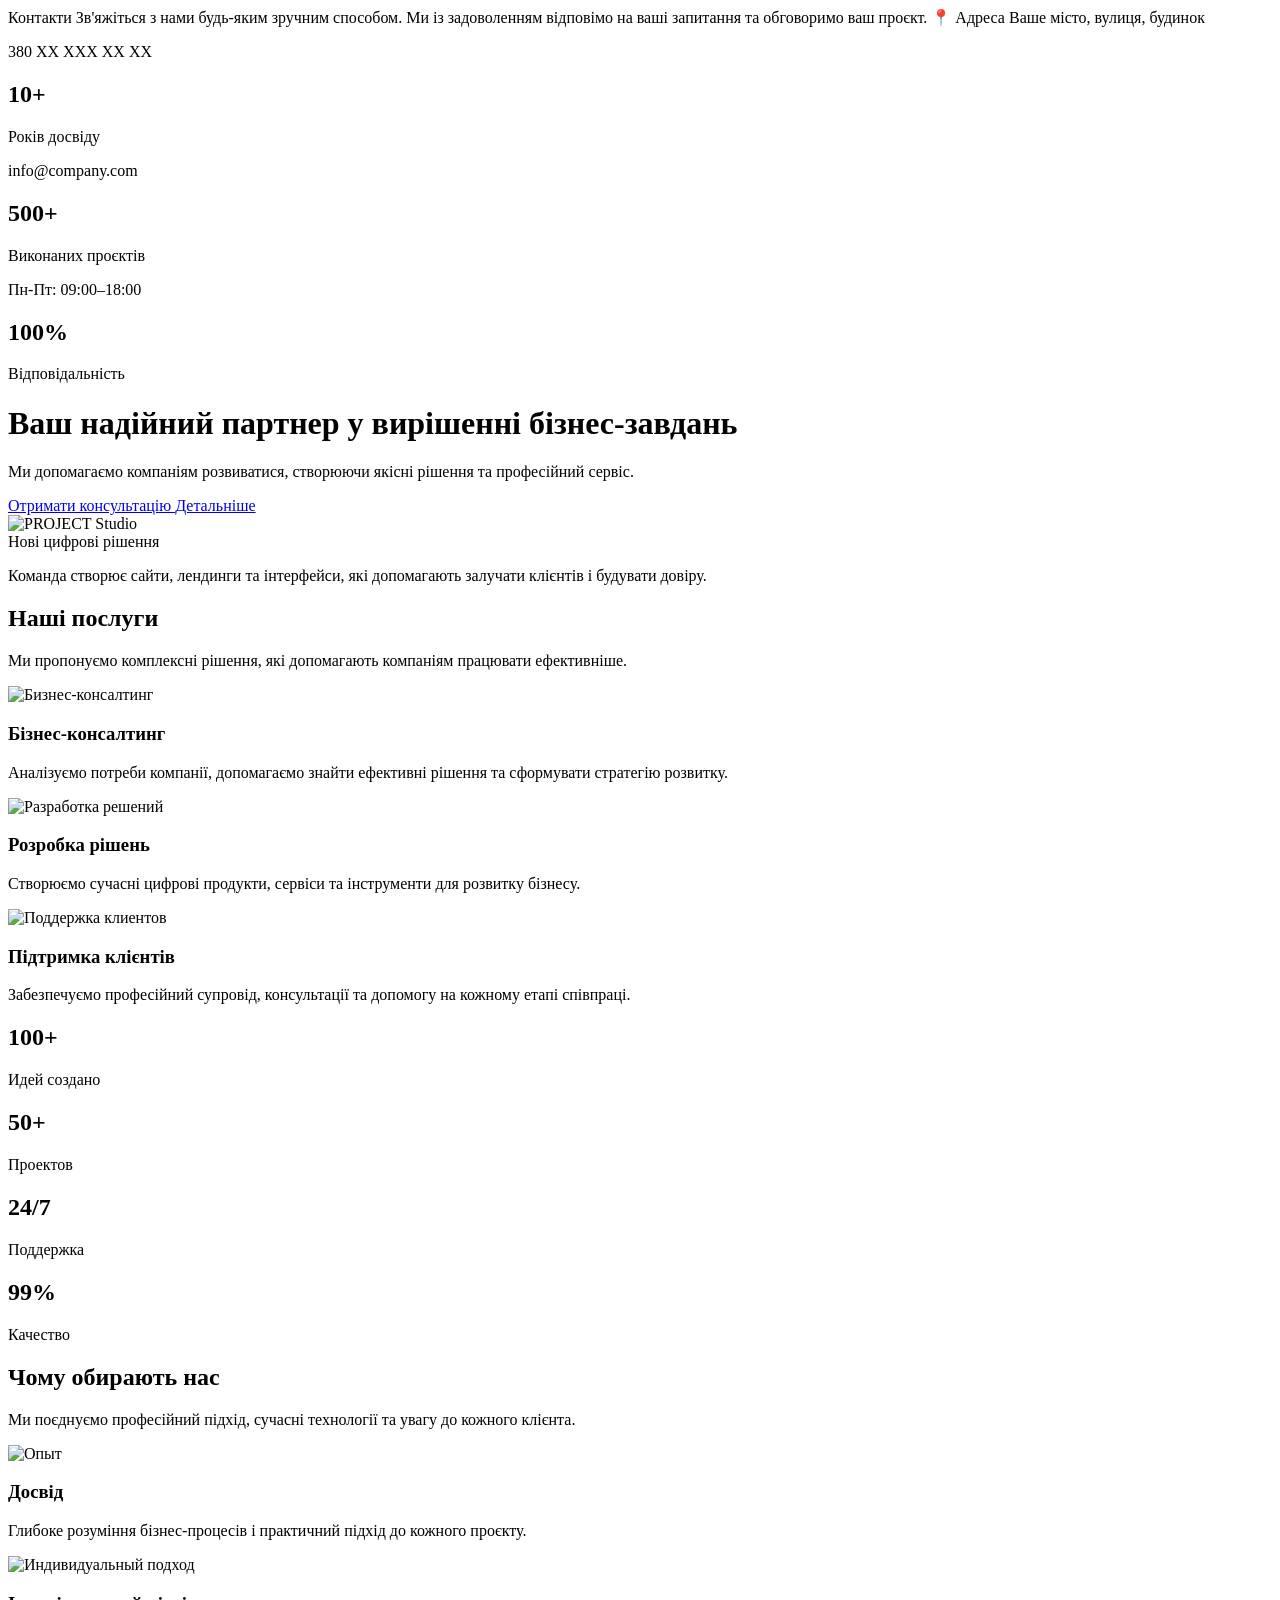
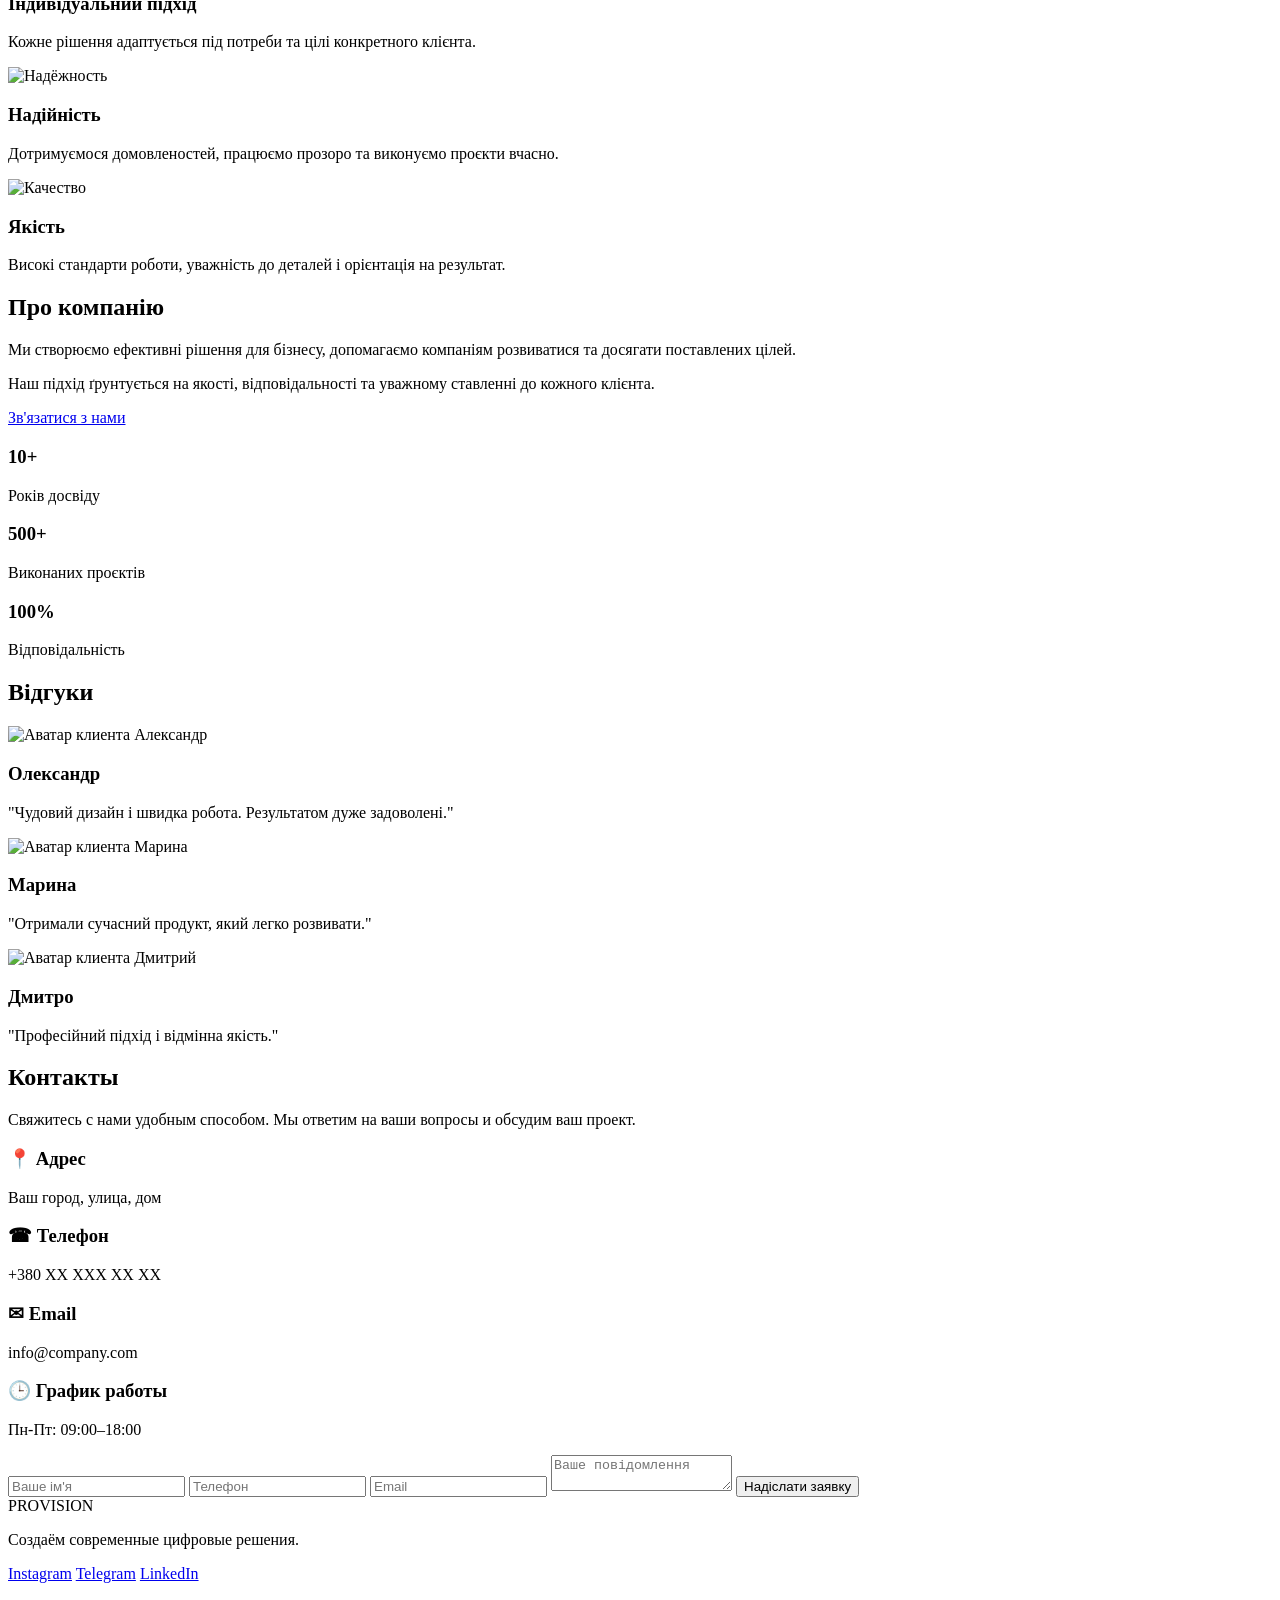
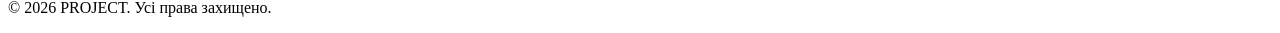
==== ua/index.html @ cfa47432 "Translate Ukrainian version" ====
<!DOCTYPE html>
<html lang="uk">

Контакти

    <meta charset="UTF-8">
    <meta name="viewport" content="width=device-width, initial-scale=1.0">
Зв'яжіться з нами будь-яким зручним способом. Ми із задоволенням відповімо на ваші запитання та обговоримо ваш проєкт.
    <meta name="description" content="PROVISION — компанія, що надає сучасні рішення для бізнесу. Консалтинг, розробка та супровід проєктів.">
    <meta name="keywords" content="бізнес, послуги, консалтинг, рішення, компанія">
    <link rel="alternate" hreflang="uk" href="/ua/index.html">
    <link rel="alternate" hreflang="ru" href="/index.html">
    <meta name="author" content="PROVISION">
    <link rel="icon" href="assets/favicon/favicon.ico">
    <link rel="stylesheet" href="style.css">

</head>
📍 Адреса

<body>

Ваше місто, вулиця, будинок
<header>

<section class="stats">

<div class="container">


</h3>

<p>
380 XX XXX XX XX
</p>

<h2>10+</h2>
<p>Років досвіду</p>

</div>
</h3>

<p>
info@company.com
</p>

<div class="stat">

<h2>500+</h2>
<p>Виконаних проєктів</p>
</h3>

<p>
Пн-Пт: 09:00–18:00
</p>


<div class="stat">

<h2>100%</h2>
<p>Відповідальність</p>

</div>


</div>

</section>

<h1>
Ваш надійний партнер
у вирішенні бізнес-завдань
</h1>


<p>
Ми допомагаємо компаніям розвиватися,
створюючи якісні рішення
та професійний сервіс.
</p>


<div class="hero-buttons">

<a href="#contact" class="btn">
Отримати консультацію
</a>


<a href="#about" class="btn secondary">
Детальніше
</a>

</div>

</div>



<div class="hero-image">
    <div class="hero-visual">
        <img src="images/logo.svg" alt="PROJECT Studio" class="hero-brand">
        <div class="hero-panel">
            <span>Нові цифрові рішення</span>
            <p>Команда створює сайти, лендинги та інтерфейси, які допомагають залучати клієнтів і будувати довіру.</p>
        </div>
    </div>
</div>

</div>

</section>




<section id="services">

<div class="container">

<h2 class="section-title">
Наші послуги
</h2>

<p class="section-description">
Ми пропонуємо комплексні рішення,
які допомагають компаніям працювати ефективніше.

</p>

<div class="cards">


<div class="card">

<div class="icon">
<img src="assets/icons/business.svg" alt="Бизнес-консалтинг">
</div>

<h3>
Бізнес-консалтинг
</h3>

<p>
Аналізуємо потреби компанії, допомагаємо знайти ефективні рішення та сформувати стратегію розвитку.
</p>

</div>



<div class="card">

<div class="icon">
<img src="assets/icons/solution.svg" alt="Разработка решений">
</div>

<h3>
Розробка рішень
</h3>

<p>
Створюємо сучасні цифрові продукти, сервіси та інструменти для розвитку бізнесу.
</p>

</div>



<div class="card">

<div class="icon">
<img src="assets/icons/support.svg" alt="Поддержка клиентов">
</div>

<h3>
Підтримка клієнтів
</h3>

<p>
Забезпечуємо професійний супровід, консультації та допомогу на кожному етапі співпраці.
</p>

</div>


</div>

</div>

</section>

<section class="stats">

<div class="container">


<div class="stat">

<h2>100+</h2>
<p>Идей создано</p>

</div>


<div class="stat">

<h2>50+</h2>
<p>Проектов</p>

</div>


<div class="stat">

<h2>24/7</h2>
<p>Поддержка</p>

</div>


<div class="stat">

<h2>99%</h2>
<p>Качество</p>

</div>


</div>

</section>

<section class="advantages">

<div class="container">


<h2 class="section-title">
Чому обирають нас
</h2>


<p class="section-description">

Ми поєднуємо професійний підхід, сучасні технології та увагу до кожного клієнта.

</p>


<div class="cards">


<div class="card">

<div class="icon">

<img src="assets/icons/experience.svg" alt="Опыт">

</div>


<h3>
Досвід
</h3>


<p>
Глибоке розуміння бізнес-процесів і практичний підхід до кожного проєкту.
</p>

</div>



<div class="card">

<div class="icon">

<img src="assets/icons/individual.svg" alt="Индивидуальный подход">

</div>


<h3>
Індивідуальний підхід
</h3>


<p>
Кожне рішення адаптується під потреби та цілі конкретного клієнта.
</p>

</div>



<div class="card">

<div class="icon">

<img src="assets/icons/reliability.svg" alt="Надёжность">

</div>


<h3>
Надійність
</h3>


<p>
Дотримуємося домовленостей, працюємо прозоро та виконуємо проєкти вчасно.
</p>

</div>



<div class="card">

<div class="icon">

<img src="assets/icons/quality.svg" alt="Качество">

</div>


<h3>
Якість
</h3>


<p>
Високі стандарти роботи, уважність до деталей і орієнтація на результат.
</p>

</div>


</div>


</div>

</section>

<section id="about">

<div class="container">

<div class="about-box">


<div class="about-text">

<h2>
Про компанію
</h2>


<p>
Ми створюємо ефективні рішення для бізнесу, допомагаємо компаніям розвиватися та досягати поставлених цілей.
</p>


<p>
Наш підхід ґрунтується на якості, відповідальності та уважному ставленні до кожного клієнта.
</p>


<a href="#contact" class="btn">
Зв'язатися з нами
</a>

</div>



<div class="about-features">


<div class="feature">

<h3>
10+
</h3>

<p>
Років досвіду
</p>

</div>



<div class="feature">

<h3>
500+
</h3>

<p>
Виконаних проєктів
</p>

</div>



<div class="feature">

<h3>
100%
</h3>

<p>
Відповідальність
</p>

</div>


</div>


</div>

</div>

</section>


<section class="reviews">

<div class="container">

<h2 class="section-title">
Відгуки
</h2>


<div class="cards">


<div class="card">

<div class="avatar avatar-client avatar-client-1">
    <img src="images/avatar-1.svg" alt="Аватар клиента Александр">
</div>

<h3>
Олександр
</h3>

<p>
"Чудовий дизайн і швидка робота. Результатом дуже задоволені."
</p>

</div>



<div class="card">

<div class="avatar avatar-client avatar-client-2">
    <img src="images/avatar-2.svg" alt="Аватар клиента Марина">
</div>

<h3>
Марина
</h3>

<p>
"Отримали сучасний продукт, який легко розвивати."
</p>

</div>



<div class="card">

<div class="avatar avatar-client avatar-client-3">
    <img src="images/avatar-3.svg" alt="Аватар клиента Дмитрий">
</div>

<h3>
Дмитро
</h3>

<p>
"Професійний підхід і відмінна якість."
</p>

</div>


</div>

</div>

</section>


<section id="contact">

<div class="container">


<h2 class="section-title">
Контакты
</h2>


<p class="section-description">

Свяжитесь с нами удобным способом.
Мы ответим на ваши вопросы и обсудим ваш проект.

</p>


<div class="contact-grid">


<div class="contact-info">


<div class="contact-item">

<h3>
📍 Адрес
</h3>

<p>
Ваш город, улица, дом
</p>

</div>



<div class="contact-item">

<h3>
☎ Телефон
</h3>

<p>
+380 XX XXX XX XX
</p>

</div>



<div class="contact-item">

<h3>
✉ Email
</h3>

<p>
info@company.com
</p>

</div>



<div class="contact-item">

<h3>
🕒 График работы
</h3>

<p>
Пн-Пт: 09:00–18:00
</p>

</div>


</div>



<div class="contact-form">


<form>


<input 
type="text"
placeholder="Ваше ім'я">


<input
type="tel"
placeholder="Телефон">


<input
type="email"
placeholder="Email">


</textarea>
<textarea
placeholder="Ваше повідомлення">
</textarea>
</textarea>


<button class="btn">
Надіслати заявку
</button>


</form>


</div>


</div>


</div>

</section>

<footer>

<div class="container footer-content">


<div class="footer-logo">

<span>PRO</span>VISION

</div>


<p>
Создаём современные цифровые решения.
</p>


<div class="social">

<a href="#">Instagram</a>
<a href="#">Telegram</a>
<a href="#">LinkedIn</a>

</div>


<p class="copyright">
© 2026 PROJECT. Усі права захищено.
</p>


</div>

</footer>



<script src="script.js"></script>


</body>

</html>
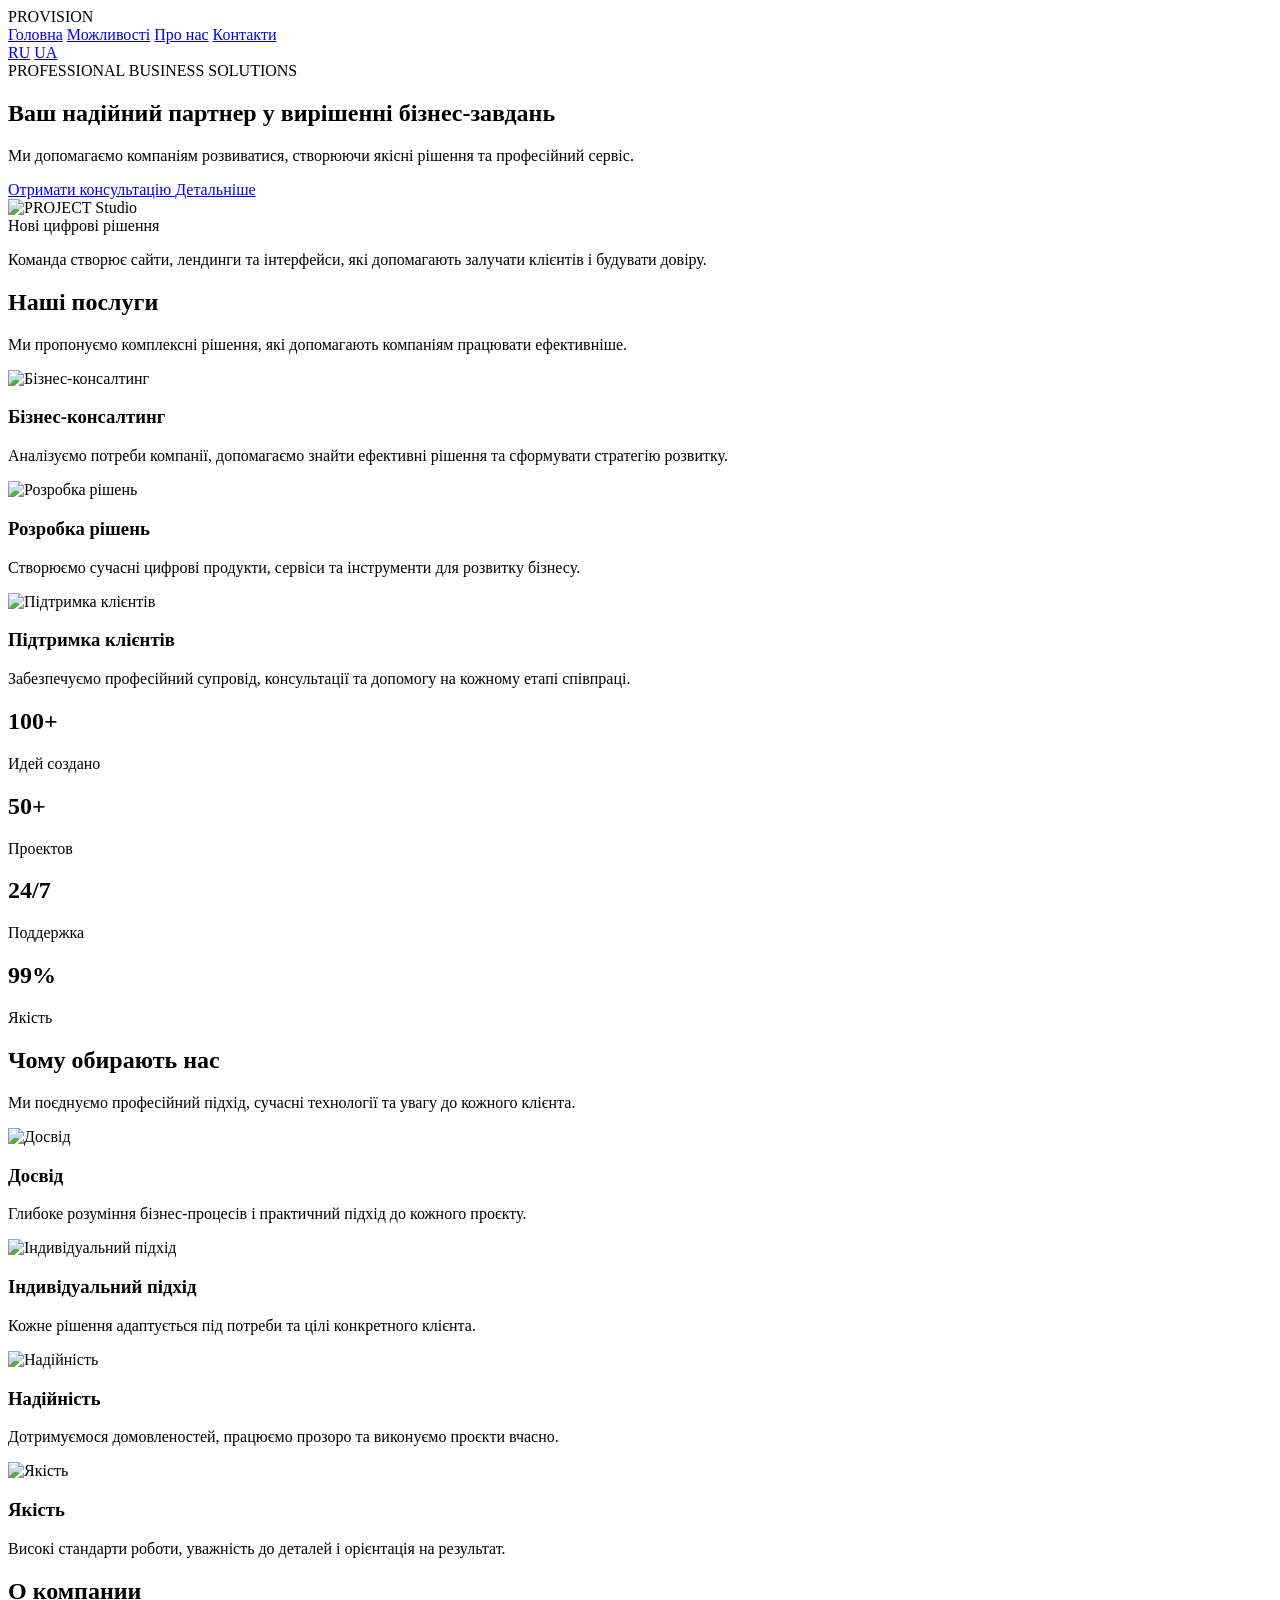
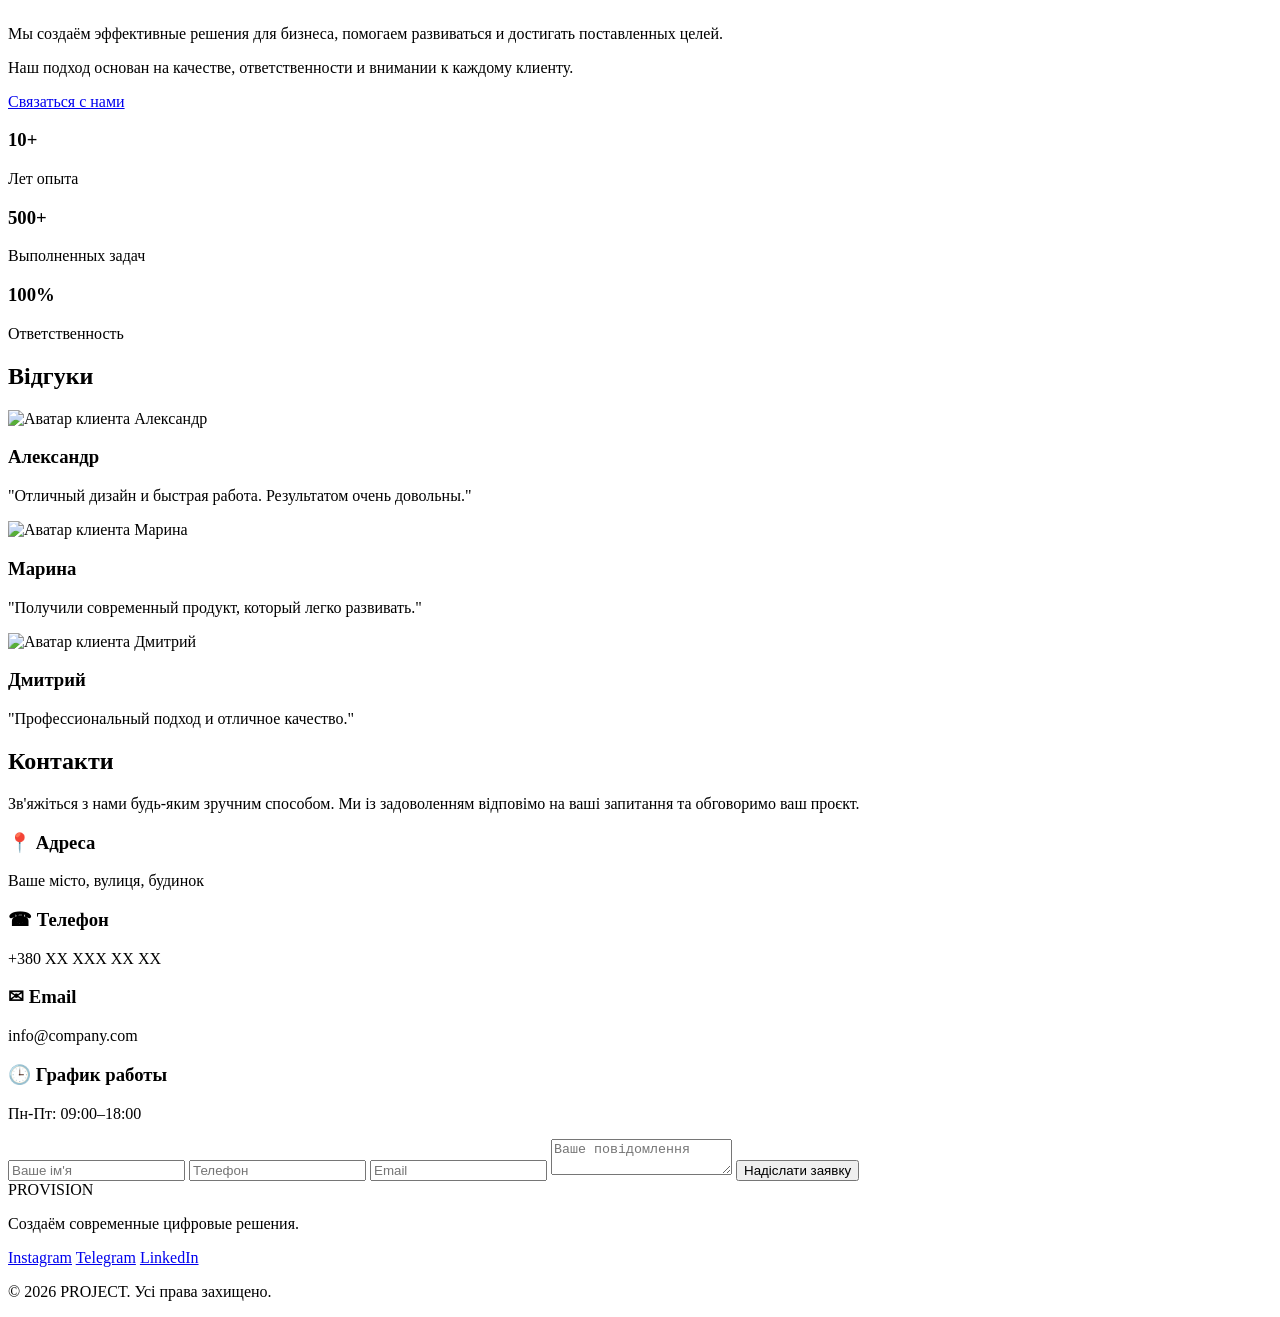
==== commit a8db3bc4: "Restore UA page from RU copy and reapply translations" ====
--- a/ua/index.html
+++ b/ua/index.html
@@ -1,70 +1,67 @@
 <!DOCTYPE html>
 <html lang="uk">
 
-Контакти
+<head>
 
     <meta charset="UTF-8">
     <meta name="viewport" content="width=device-width, initial-scale=1.0">
-Зв'яжіться з нами будь-яким зручним способом. Ми із задоволенням відповімо на ваші запитання та обговоримо ваш проєкт.
+
+    <title>PROVISION — професійні рішення для бізнесу</title>
     <meta name="description" content="PROVISION — компанія, що надає сучасні рішення для бізнесу. Консалтинг, розробка та супровід проєктів.">
     <meta name="keywords" content="бізнес, послуги, консалтинг, рішення, компанія">
+    <link rel="alternate" hreflang="ru" href="/index.html">
     <link rel="alternate" hreflang="uk" href="/ua/index.html">
-    <link rel="alternate" hreflang="ru" href="/index.html">
     <meta name="author" content="PROVISION">
     <link rel="icon" href="assets/favicon/favicon.ico">
     <link rel="stylesheet" href="style.css">
 
 </head>
-📍 Адреса
+
 
 <body>
 
-Ваше місто, вулиця, будинок
+
 <header>
 
-<section class="stats">
-
 <div class="container">
 
-
-</h3>
-
-<p>
-380 XX XXX XX XX
-</p>
-
-<h2>10+</h2>
-<p>Років досвіду</p>
-
-</div>
-</h3>
-
-<p>
-info@company.com
-</p>
-
-<div class="stat">
-
-<h2>500+</h2>
-<p>Виконаних проєктів</p>
-</h3>
-
-<p>
-Пн-Пт: 09:00–18:00
-</p>
-
-
-<div class="stat">
-
-<h2>100%</h2>
-<p>Відповідальність</p>
-
-</div>
-
-
-</div>
-
-</section>
+<div class="logo">
+<span>PRO</span>VISION
+</div>
+
+
+<nav>
+
+<a href="#home">Головна</a>
+<a href="#services">Можливості</a>
+<a href="#about">Про нас</a>
+<a href="#contact">Контакти</a>
+
+<div class="lang-switch">
+    <a href="index.html" class="active">RU</a>
+    <a href="ua/index.html">UA</a>
+</div>
+
+</nav>
+
+</div>
+
+</header>
+
+
+
+<section class="hero" id="home">
+
+<div class="container hero-content">
+
+
+<div class="hero-text">
+
+<div class="badge">
+
+PROFESSIONAL BUSINESS SOLUTIONS
+
+</div>
 
 <h1>
 Ваш надійний партнер
@@ -133,7 +130,7 @@
 <div class="card">
 
 <div class="icon">
-<img src="assets/icons/business.svg" alt="Бизнес-консалтинг">
+<img src="assets/icons/business.svg" alt="Бізнес-консалтинг">
 </div>
 
 <h3>
@@ -151,7 +148,7 @@
 <div class="card">
 
 <div class="icon">
-<img src="assets/icons/solution.svg" alt="Разработка решений">
+<img src="assets/icons/solution.svg" alt="Розробка рішень">
 </div>
 
 <h3>
@@ -169,7 +166,7 @@
 <div class="card">
 
 <div class="icon">
-<img src="assets/icons/support.svg" alt="Поддержка клиентов">
+<img src="assets/icons/support.svg" alt="Підтримка клієнтів">
 </div>
 
 <h3>
@@ -221,7 +218,7 @@
 <div class="stat">
 
 <h2>99%</h2>
-<p>Качество</p>
+<p>Якість</p>
 
 </div>
 
@@ -254,7 +251,7 @@
 
 <div class="icon">
 
-<img src="assets/icons/experience.svg" alt="Опыт">
+<img src="assets/icons/experience.svg" alt="Досвід">
 
 </div>
 
@@ -276,7 +273,7 @@
 
 <div class="icon">
 
-<img src="assets/icons/individual.svg" alt="Индивидуальный подход">
+<img src="assets/icons/individual.svg" alt="Індивідуальний підхід">
 
 </div>
 
@@ -298,7 +295,7 @@
 
 <div class="icon">
 
-<img src="assets/icons/reliability.svg" alt="Надёжность">
+<img src="assets/icons/reliability.svg" alt="Надійність">
 
 </div>
 
@@ -320,7 +317,7 @@
 
 <div class="icon">
 
-<img src="assets/icons/quality.svg" alt="Качество">
+<img src="assets/icons/quality.svg" alt="Якість">
 
 </div>
 
@@ -354,22 +351,24 @@
 <div class="about-text">
 
 <h2>
-Про компанію
+О компании
 </h2>
 
 
 <p>
-Ми створюємо ефективні рішення для бізнесу, допомагаємо компаніям розвиватися та досягати поставлених цілей.
-</p>
-
-
-<p>
-Наш підхід ґрунтується на якості, відповідальності та уважному ставленні до кожного клієнта.
+Мы создаём эффективные решения для бизнеса,
+помогаем развиваться и достигать поставленных целей.
+</p>
+
+
+<p>
+Наш подход основан на качестве,
+ответственности и внимании к каждому клиенту.
 </p>
 
 
 <a href="#contact" class="btn">
-Зв'язатися з нами
+Связаться с нами
 </a>
 
 </div>
@@ -386,7 +385,7 @@
 </h3>
 
 <p>
-Років досвіду
+Лет опыта
 </p>
 
 </div>
@@ -400,7 +399,7 @@
 </h3>
 
 <p>
-Виконаних проєктів
+Выполненных задач
 </p>
 
 </div>
@@ -414,7 +413,7 @@
 </h3>
 
 <p>
-Відповідальність
+Ответственность
 </p>
 
 </div>
@@ -449,11 +448,12 @@
 </div>
 
 <h3>
-Олександр
-</h3>
-
-<p>
-"Чудовий дизайн і швидка робота. Результатом дуже задоволені."
+Александр
+</h3>
+
+<p>
+"Отличный дизайн и быстрая работа.
+Результатом очень довольны."
 </p>
 
 </div>
@@ -471,7 +471,8 @@
 </h3>
 
 <p>
-"Отримали сучасний продукт, який легко розвивати."
+"Получили современный продукт,
+который легко развивать."
 </p>
 
 </div>
@@ -485,11 +486,12 @@
 </div>
 
 <h3>
-Дмитро
-</h3>
-
-<p>
-"Професійний підхід і відмінна якість."
+Дмитрий
+</h3>
+
+<p>
+"Профессиональный подход
+и отличное качество."
 </p>
 
 </div>
@@ -508,14 +510,13 @@
 
 
 <h2 class="section-title">
-Контакты
+Контакти
 </h2>
 
 
 <p class="section-description">
 
-Свяжитесь с нами удобным способом.
-Мы ответим на ваши вопросы и обсудим ваш проект.
+Зв'яжіться з нами будь-яким зручним способом. Ми із задоволенням відповімо на ваші запитання та обговоримо ваш проєкт.
 
 </p>
 
@@ -529,11 +530,11 @@
 <div class="contact-item">
 
 <h3>
-📍 Адрес
-</h3>
-
-<p>
-Ваш город, улица, дом
+📍 Адреса
+</h3>
+
+<p>
+Ваше місто, вулиця, будинок
 </p>
 
 </div>
@@ -606,11 +607,9 @@
 placeholder="Email">
 
 
-</textarea>
 <textarea
 placeholder="Ваше повідомлення">
 </textarea>
-</textarea>
 
 
 <button class="btn">
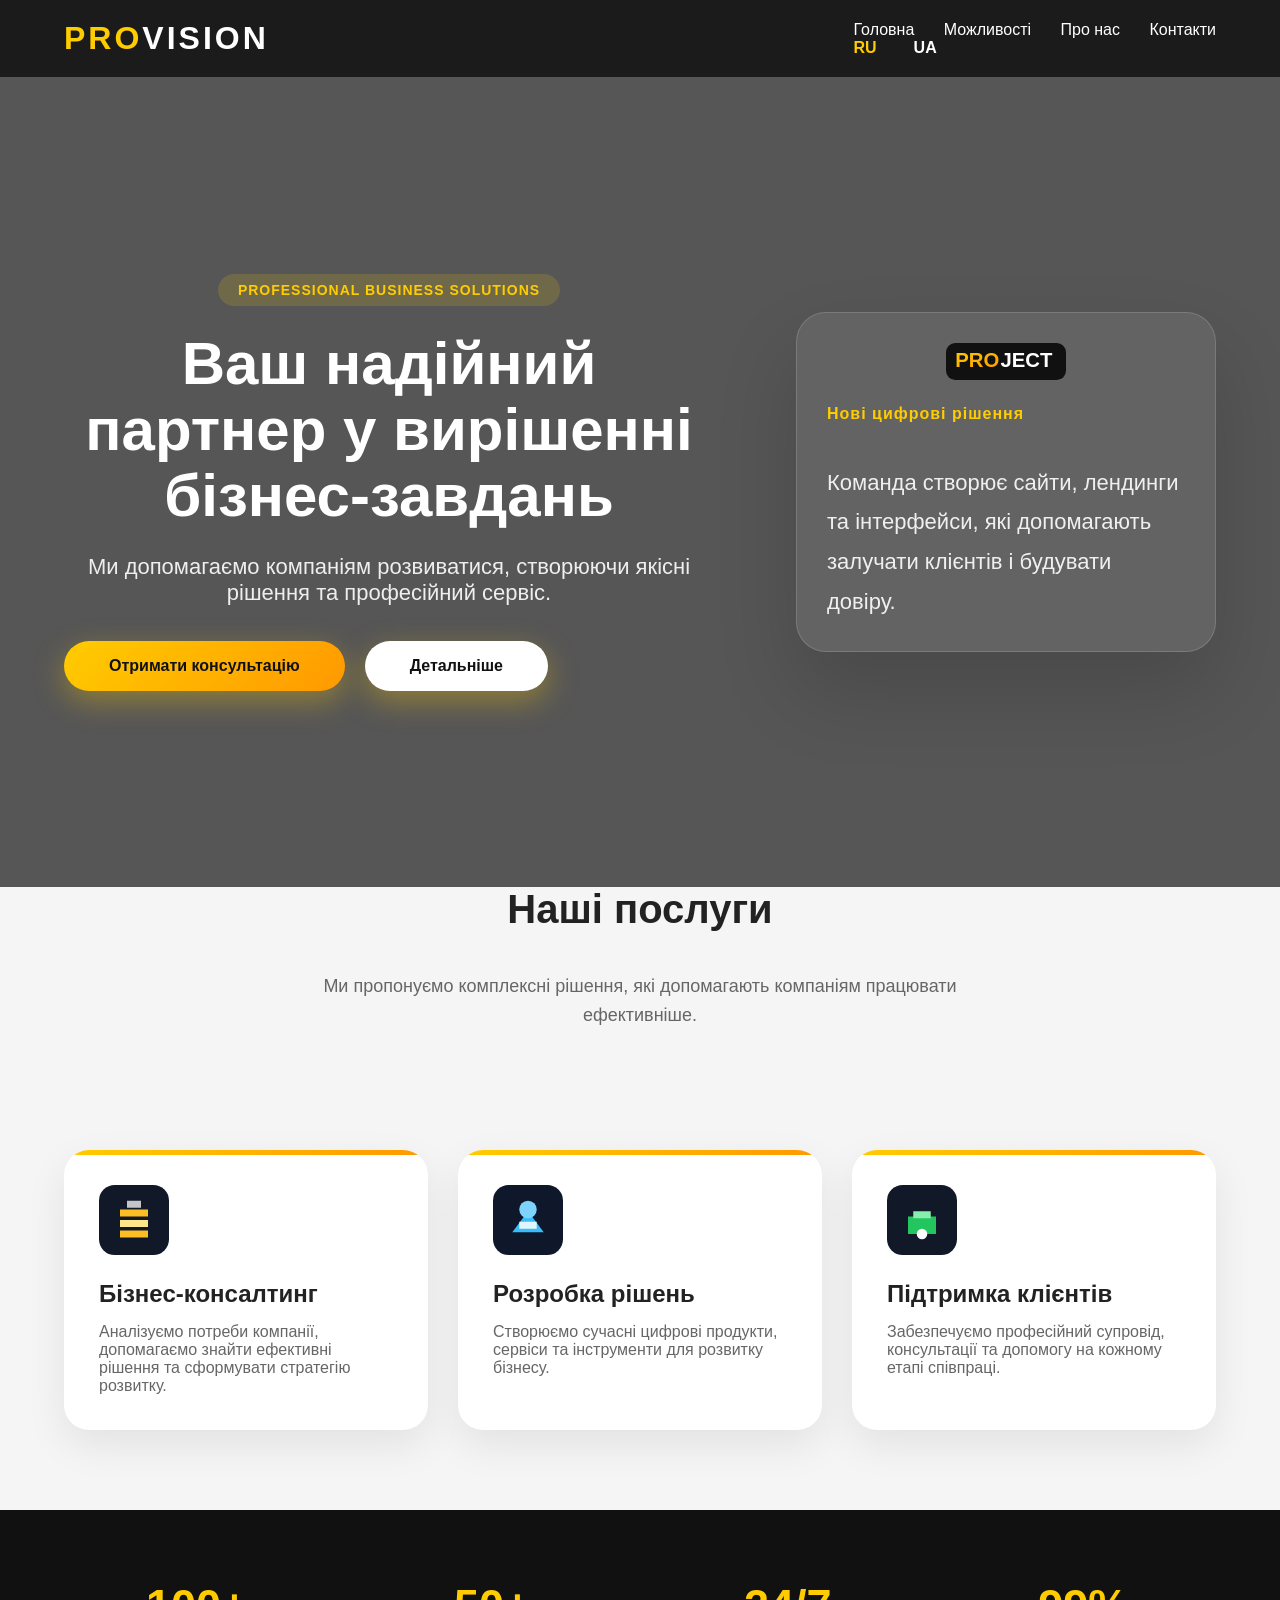
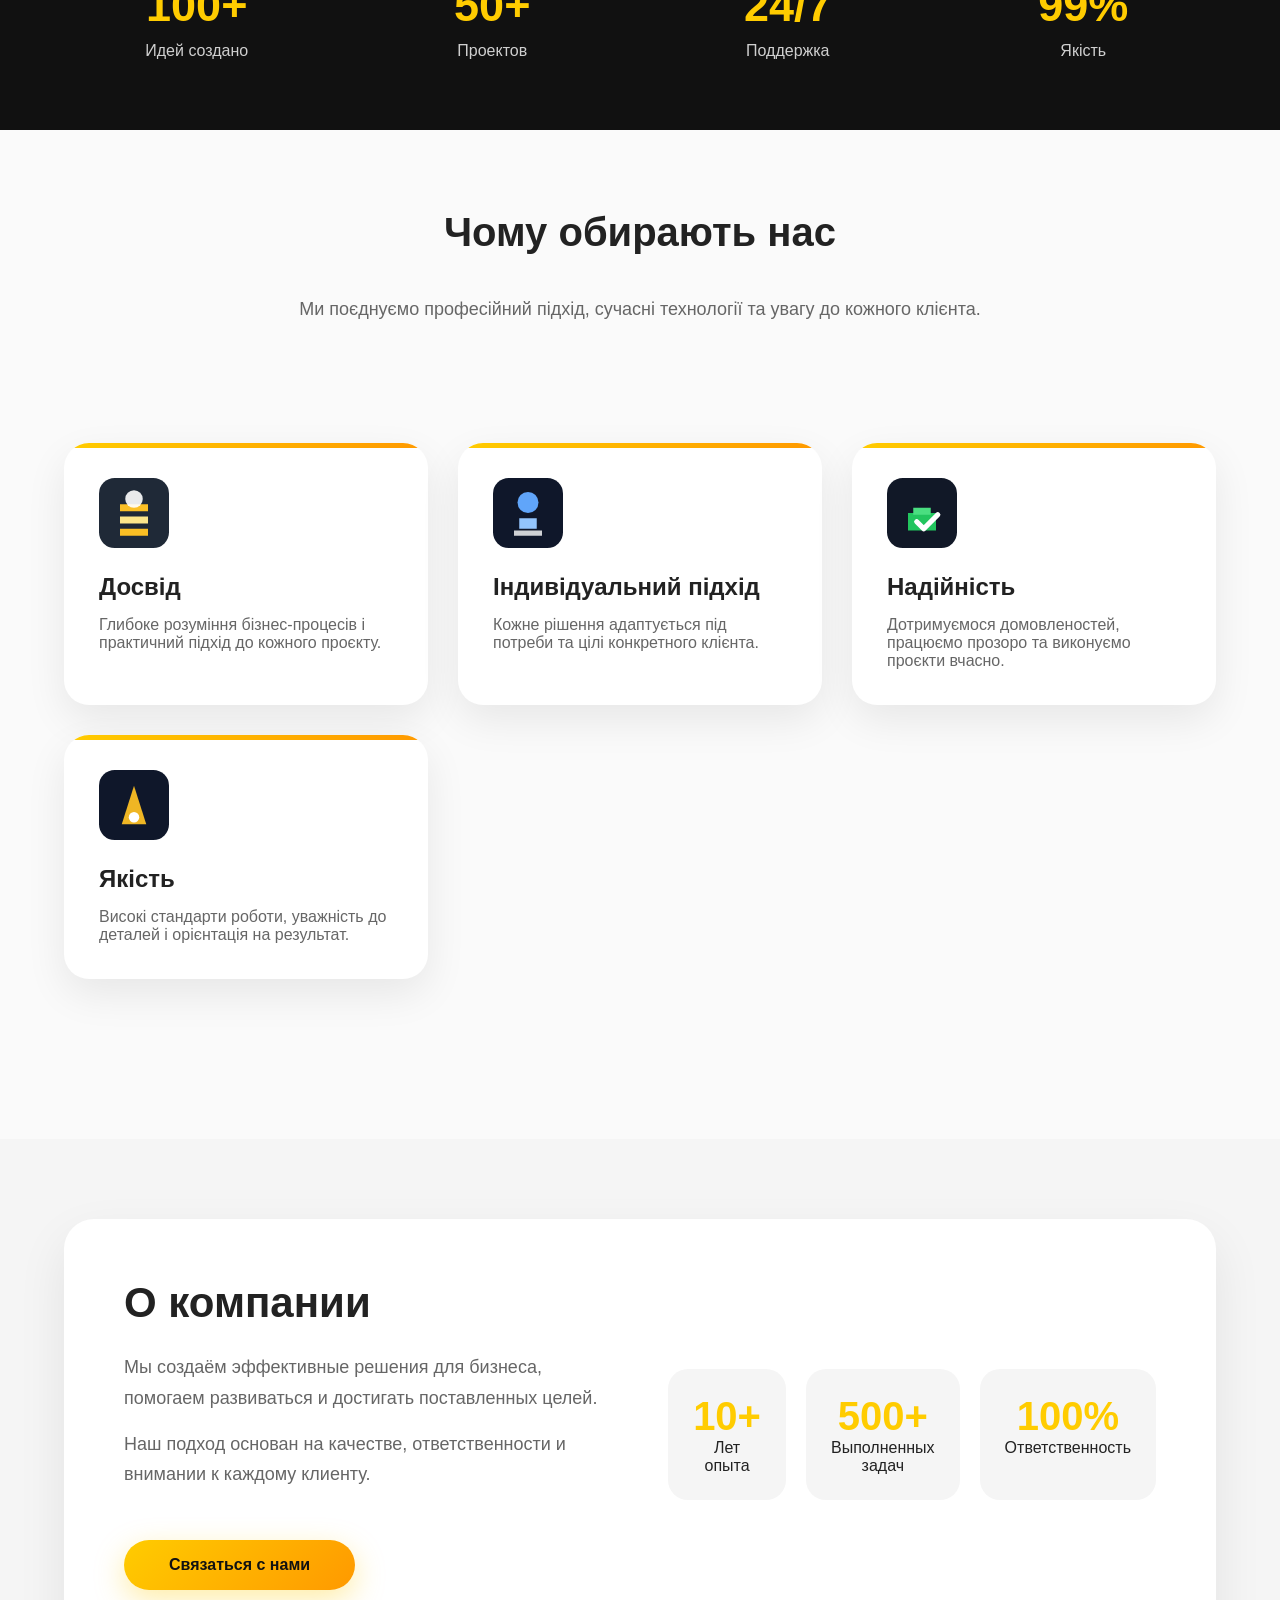
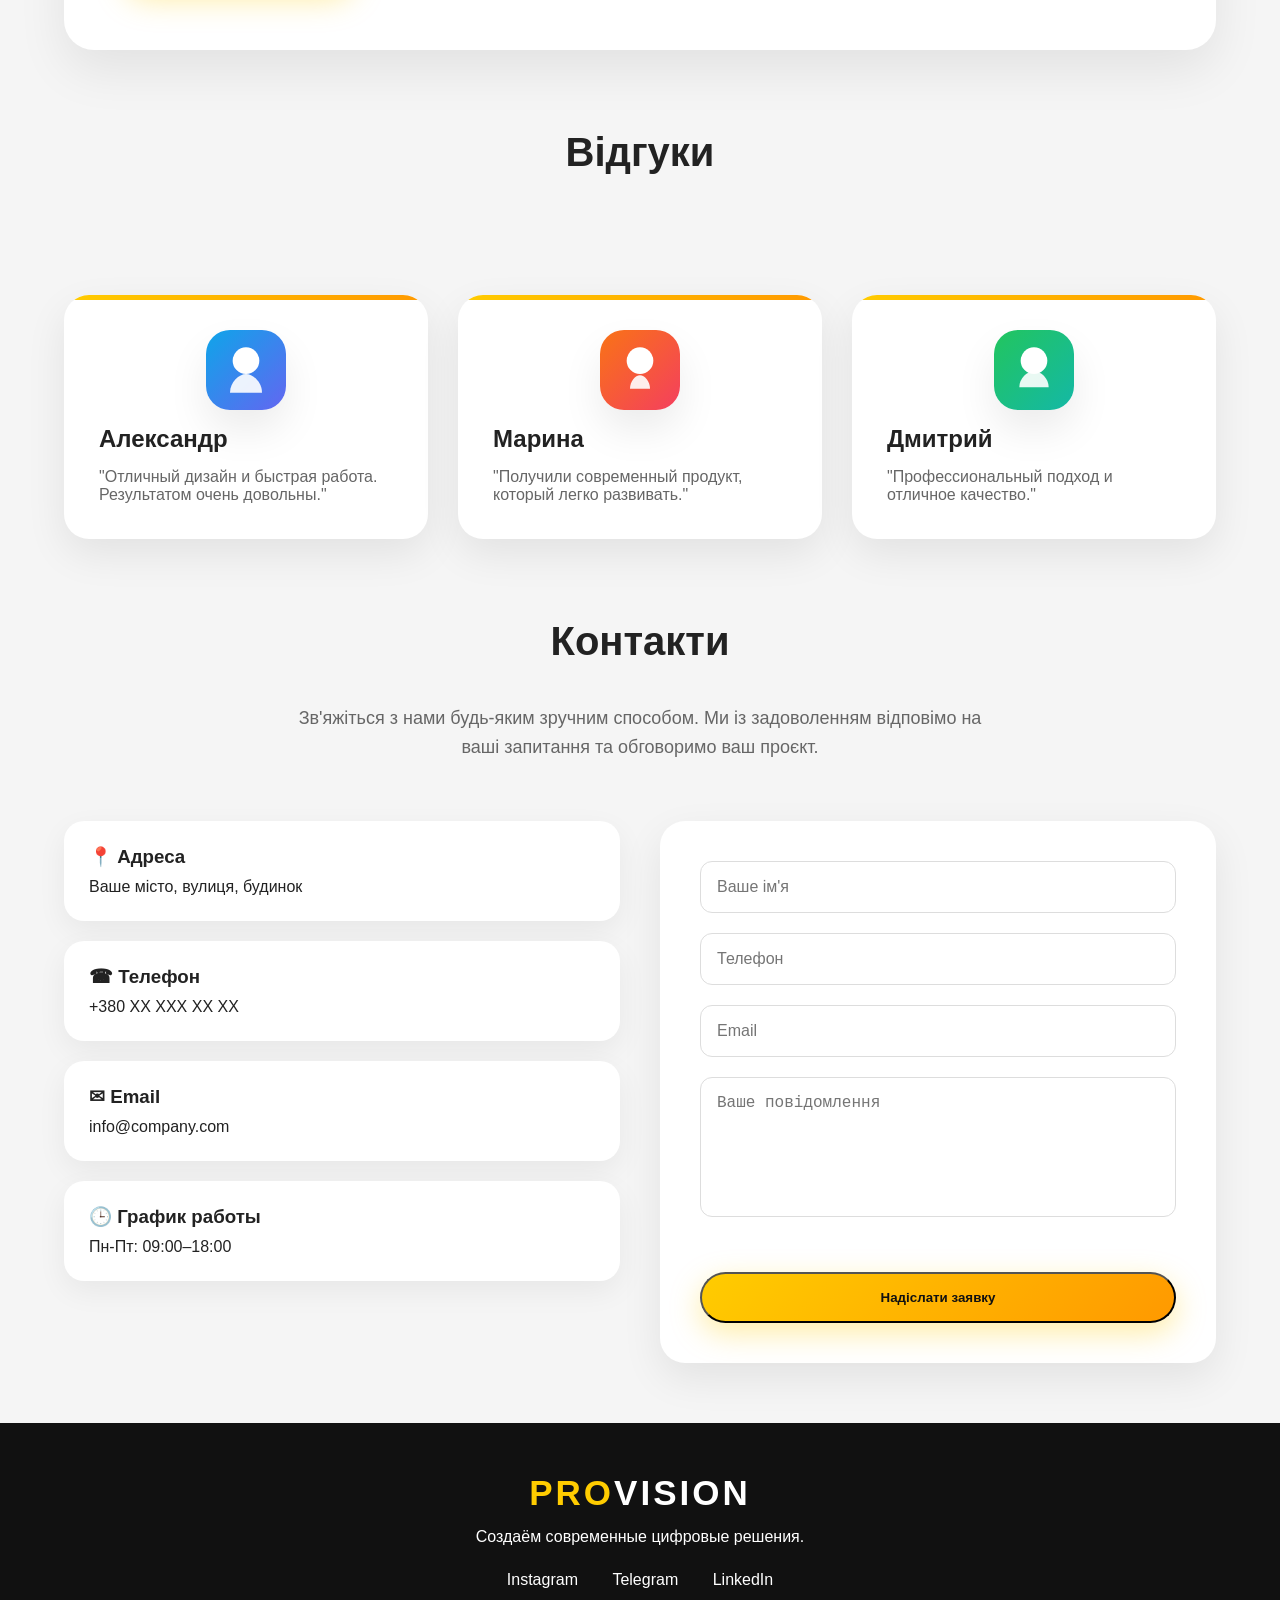
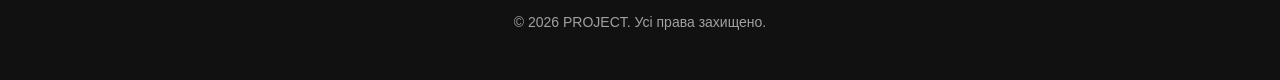
==== commit 8e548e4d: "Fix UA resource paths (use root-relative URLs)" ====
--- a/ua/index.html
+++ b/ua/index.html
@@ -12,8 +12,8 @@
     <link rel="alternate" hreflang="ru" href="/index.html">
     <link rel="alternate" hreflang="uk" href="/ua/index.html">
     <meta name="author" content="PROVISION">
-    <link rel="icon" href="assets/favicon/favicon.ico">
-    <link rel="stylesheet" href="style.css">
+    <link rel="icon" href="/assets/favicon/favicon.ico">
+    <link rel="stylesheet" href="/style.css">
 
 </head>
 
@@ -95,7 +95,7 @@
 
 <div class="hero-image">
     <div class="hero-visual">
-        <img src="images/logo.svg" alt="PROJECT Studio" class="hero-brand">
+        <img src="/images/logo.svg" alt="PROJECT Studio" class="hero-brand">
         <div class="hero-panel">
             <span>Нові цифрові рішення</span>
             <p>Команда створює сайти, лендинги та інтерфейси, які допомагають залучати клієнтів і будувати довіру.</p>
@@ -130,7 +130,7 @@
 <div class="card">
 
 <div class="icon">
-<img src="assets/icons/business.svg" alt="Бізнес-консалтинг">
+<img src="/assets/icons/business.svg" alt="Бізнес-консалтинг">
 </div>
 
 <h3>
@@ -148,7 +148,7 @@
 <div class="card">
 
 <div class="icon">
-<img src="assets/icons/solution.svg" alt="Розробка рішень">
+<img src="/assets/icons/solution.svg" alt="Розробка рішень">
 </div>
 
 <h3>
@@ -166,7 +166,7 @@
 <div class="card">
 
 <div class="icon">
-<img src="assets/icons/support.svg" alt="Підтримка клієнтів">
+<img src="/assets/icons/support.svg" alt="Підтримка клієнтів">
 </div>
 
 <h3>
@@ -251,7 +251,7 @@
 
 <div class="icon">
 
-<img src="assets/icons/experience.svg" alt="Досвід">
+<img src="/assets/icons/experience.svg" alt="Досвід">
 
 </div>
 
@@ -273,7 +273,7 @@
 
 <div class="icon">
 
-<img src="assets/icons/individual.svg" alt="Індивідуальний підхід">
+<img src="/assets/icons/individual.svg" alt="Індивідуальний підхід">
 
 </div>
 
@@ -295,7 +295,7 @@
 
 <div class="icon">
 
-<img src="assets/icons/reliability.svg" alt="Надійність">
+<img src="/assets/icons/reliability.svg" alt="Надійність">
 
 </div>
 
@@ -317,7 +317,7 @@
 
 <div class="icon">
 
-<img src="assets/icons/quality.svg" alt="Якість">
+<img src="/assets/icons/quality.svg" alt="Якість">
 
 </div>
 
@@ -444,7 +444,7 @@
 <div class="card">
 
 <div class="avatar avatar-client avatar-client-1">
-    <img src="images/avatar-1.svg" alt="Аватар клиента Александр">
+    <img src="/images/avatar-1.svg" alt="Аватар клиента Александр">
 </div>
 
 <h3>
@@ -463,7 +463,7 @@
 <div class="card">
 
 <div class="avatar avatar-client avatar-client-2">
-    <img src="images/avatar-2.svg" alt="Аватар клиента Марина">
+    <img src="/images/avatar-2.svg" alt="Аватар клиента Марина">
 </div>
 
 <h3>
@@ -482,7 +482,7 @@
 <div class="card">
 
 <div class="avatar avatar-client avatar-client-3">
-    <img src="images/avatar-3.svg" alt="Аватар клиента Дмитрий">
+    <img src="/images/avatar-3.svg" alt="Аватар клиента Дмитрий">
 </div>
 
 <h3>
@@ -667,7 +667,7 @@
 
 
 
-<script src="script.js"></script>
+<script src="/script.js"></script>
 
 
 </body>
--- a/style.css
+++ b/style.css
@@ -0,0 +1,964 @@
+* {
+    margin: 0;
+    padding: 0;
+    box-sizing: border-box;
+}
+
+html {
+    scroll-behavior: smooth;
+}
+
+body {
+    font-family: "Segoe UI", Arial, sans-serif;
+    background: #f5f5f5;
+    color: #222;
+}
+
+:root {
+    --primary:#ffcc00;
+    --dark:#111111;
+    --light:#f7f7f7;
+    --text:#333333;
+}
+
+.container {
+    width: 90%;
+    max-width: 1200px;
+    margin: auto;
+}
+
+
+/* HEADER */
+
+header {
+    position: sticky;
+    top: 0;
+    z-index: 1000;
+    background: rgba(15,15,15,0.95);
+    backdrop-filter: blur(10px);
+    padding: 20px 0;
+}
+
+header .container {
+    display: flex;
+    justify-content: space-between;
+    align-items: center;
+}
+
+.logo span {
+    color:var(--primary);
+}
+
+.logo {
+    color: white;
+    font-size:32px;
+    font-weight:900;
+    letter-spacing:3px;
+}
+
+.hero-image {
+    display:flex;
+    justify-content:center;
+    align-items:center;
+}
+
+.hero-visual {
+    width:100%;
+    max-width:420px;
+    padding:30px;
+    background:rgba(255,255,255,0.08);
+    border:1px solid rgba(255,255,255,0.15);
+    border-radius:30px;
+    box-shadow:0 40px 80px rgba(0,0,0,0.15);
+}
+
+.hero-brand {
+    width:120px;
+    display:block;
+    margin:0 auto 25px;
+}
+
+.hero-panel {
+    text-align:left;
+}
+
+.hero-panel span {
+    display:inline-block;
+    color:var(--primary);
+    letter-spacing:1px;
+    font-weight:700;
+    margin-bottom:15px;
+}
+
+.hero-panel p {
+    font-size:18px;
+    line-height:1.8;
+    opacity:.9;
+}
+
+nav a {
+    color: white;
+    text-decoration: none;
+    margin-left: 25px;
+    font-size: 16px;
+    transition: .3s;
+}
+
+nav a:hover {
+    color: var(--primary);
+}
+
+.lang-switch {
+    display: flex;
+    gap: 12px;
+    align-items: center;
+}
+
+.lang-switch a {
+    text-decoration: none;
+    color: white;
+    font-weight: 600;
+    transition: color .3s;
+}
+
+.lang-switch a:hover,
+.lang-switch a.active {
+    color: var(--primary);
+}
+
+
+/* HERO */
+
+.hero {
+    min-height: 90vh;
+    display:flex;
+    align-items:center;
+    text-align:center;
+    color:white;
+    background:
+    linear-gradient(
+        rgba(0,0,0,.65),
+        rgba(0,0,0,.65)
+    ),
+    url("https://images.unsplash.com/photo-1516321318423-f06f85e504b3")
+    center/cover no-repeat;
+}
+
+
+.hero h1 {
+    font-size: 60px;
+    margin-bottom: 20px;
+}
+
+.hero p {
+    font-size: 22px;
+    opacity: .9;
+}
+
+
+.btn {
+    display:inline-block;
+    margin-top:35px;
+    padding:16px 45px;
+    background:
+    linear-gradient(
+        135deg,
+        var(--primary),
+        #ff9900
+    );
+    color:#111;
+    border-radius:50px;
+    text-decoration:none;
+    font-weight:800;
+    box-shadow:
+    0 10px 30px rgba(255,204,0,.35);
+    transition:.3s;
+}
+
+.btn:hover {
+    transform:
+    translateY(-5px)
+    scale(1.05);
+}
+
+
+/* CARDS */
+
+.cards {
+    display: grid;
+    grid-template-columns:
+    repeat(auto-fit,minmax(280px,1fr));
+
+    gap: 30px;
+    padding: 80px 0;
+}
+
+
+.card {
+
+    background:white;
+    padding:35px;
+    border-radius:25px;
+
+    box-shadow:
+    0 15px 40px rgba(0,0,0,.08);
+
+    transition:.4s;
+}
+
+
+.card:hover {
+
+    transform:
+    translateY(-10px);
+
+}
+
+
+.card h3 {
+
+    font-size:24px;
+    margin-bottom:15px;
+
+}
+
+
+.card p {
+
+    color:#666;
+
+}
+
+
+
+/* FOOTER */
+
+footer {
+
+    background:#111;
+    color:white;
+    text-align:center;
+    padding:30px;
+
+}
+
+
+/* MOBILE */
+
+@media(max-width:700px){
+
+header .container{
+
+flex-direction:column;
+
+}
+
+
+nav{
+
+margin-top:15px;
+
+}
+
+
+.hero h1{
+
+font-size:40px;
+
+}
+
+}
+
+.icon {
+    width:70px;
+    height:70px;
+    margin-bottom:25px;
+}
+
+.icon img {
+    width:100%;
+    height:100%;
+    object-fit:contain;
+}
+
+.hero-content {
+    display:flex;
+    align-items:center;
+    justify-content:space-between;
+    gap:50px;
+}
+
+
+.hero-text {
+
+max-width:650px;
+
+}
+
+
+.hero h1 {
+
+font-size:60px;
+
+line-height:1.1;
+
+}
+
+
+.hero p {
+
+margin-top:25px;
+
+font-size:22px;
+
+}
+
+
+.hero-buttons {
+
+display:flex;
+
+gap:20px;
+
+flex-wrap:wrap;
+
+}
+
+
+.btn.secondary {
+
+background:white;
+
+color:#111;
+
+}
+
+
+.hero-image {
+
+display:flex;
+
+justify-content:center;
+
+align-items:center;
+
+}
+
+
+.circle {
+
+width:280px;
+
+height:280px;
+
+border-radius:50%;
+
+display:flex;
+
+align-items:center;
+
+justify-content:center;
+
+font-size:100px;
+
+background:
+
+linear-gradient(
+135deg,
+var(--primary),
+#ff9900
+);
+
+box-shadow:
+
+0 20px 60px rgba(255,204,0,.35);
+
+animation:
+
+float 3s infinite ease-in-out;
+
+}
+
+
+@keyframes float {
+
+0%,100% {
+
+transform:translateY(0);
+
+}
+
+
+50% {
+
+transform:translateY(-20px);
+
+}
+
+}
+
+
+@media(max-width:800px){
+
+.hero-content{
+
+flex-direction:column;
+
+text-align:center;
+
+}
+
+
+.hero h1{
+
+font-size:40px;
+
+}
+
+}
+
+
+.card {
+
+    position:relative;
+
+    overflow:hidden;
+
+}
+
+
+.card::before {
+
+    content:"";
+
+    position:absolute;
+
+    top:0;
+    left:0;
+
+    width:100%;
+    height:5px;
+
+    background:
+    linear-gradient(
+        90deg,
+        var(--primary),
+        #ff9900
+    );
+
+}
+
+
+.section-title {
+
+    text-align:center;
+
+    font-size:40px;
+
+    margin-bottom:40px;
+
+}
+
+
+/* STATS */
+
+.stats {
+
+    background:#111;
+
+    color:white;
+
+    padding:70px 0;
+
+}
+
+
+.stats .container {
+
+    display:grid;
+
+    grid-template-columns:
+    repeat(auto-fit,minmax(180px,1fr));
+
+    gap:30px;
+
+    text-align:center;
+
+}
+
+
+.stat h2 {
+
+    font-size:45px;
+
+    color:var(--primary);
+
+}
+
+
+.stat p {
+
+    margin-top:10px;
+
+    opacity:.8;
+
+}
+
+
+.hidden {
+
+opacity:0;
+
+transform:translateY(40px);
+
+transition:.7s;
+
+}
+
+
+.show {
+
+opacity:1;
+
+transform:translateY(0);
+
+}
+
+
+.avatar {
+    width:80px;
+    height:80px;
+    margin:0 auto 15px;
+    border-radius:24px;
+    overflow:hidden;
+    box-shadow:0 20px 40px rgba(0,0,0,.08);
+}
+
+.avatar img {
+    width:100%;
+    height:100%;
+    object-fit:cover;
+}
+
+
+.contact-box {
+
+background:white;
+
+padding:50px;
+
+border-radius:30px;
+
+box-shadow:
+
+0 20px 50px rgba(0,0,0,.08);
+
+text-align:center;
+
+margin:80px 0;
+
+}
+
+
+.contact-box h2 {
+
+font-size:40px;
+
+margin-bottom:15px;
+
+}
+
+
+.contact-box form {
+
+display:flex;
+
+flex-direction:column;
+
+gap:20px;
+
+margin-top:30px;
+
+}
+
+
+.contact-box input,
+.contact-box textarea {
+
+
+padding:18px;
+
+border-radius:15px;
+
+border:1px solid #ddd;
+
+font-size:16px;
+
+}
+
+
+.contact-box textarea {
+
+height:150px;
+
+resize:none;
+
+}
+
+
+.contact-box button {
+
+border:none;
+
+cursor:pointer;
+
+}
+
+footer {
+
+background:#111;
+
+color:white;
+
+padding:50px 0;
+
+}
+
+
+.footer-content {
+
+text-align:center;
+
+}
+
+
+.footer-logo {
+
+font-size:35px;
+
+font-weight:900;
+
+letter-spacing:3px;
+
+margin-bottom:15px;
+
+}
+
+
+.footer-logo span {
+
+color:var(--primary);
+
+}
+
+
+.social {
+
+margin:25px 0;
+
+}
+
+
+.social a {
+
+color:white;
+
+text-decoration:none;
+
+margin:0 15px;
+
+transition:.3s;
+
+}
+
+
+.social a:hover {
+
+color:var(--primary);
+
+}
+
+
+.copyright {
+
+opacity:.6;
+
+font-size:14px;
+
+}
+
+.badge {
+    display:inline-block;
+    padding:8px 20px;
+    border-radius:30px;
+    background:rgba(255,204,0,.15);
+    color:var(--primary);
+    font-size:14px;
+    font-weight:700;
+    letter-spacing:1px;
+    margin-bottom:25px;
+}
+
+@media(max-width:600px){
+
+nav a {
+
+display:block;
+
+margin:10px 0;
+
+}
+
+.hero {
+
+padding:60px 0;
+
+}
+
+.hero p {
+
+font-size:18px;
+
+}
+
+.cards {
+
+padding:40px 0;
+
+}
+
+.contact-box {
+
+padding:30px 20px;
+
+}
+
+.section-title {
+
+font-size:32px;
+
+}
+
+}
+.about-box {
+
+display:flex;
+
+align-items:center;
+
+justify-content:space-between;
+
+gap:50px;
+
+background:white;
+
+padding:60px;
+
+border-radius:30px;
+
+box-shadow:
+
+0 20px 50px rgba(0,0,0,.08);
+
+margin:80px 0;
+
+}
+
+
+.about-text {
+
+max-width:600px;
+
+}
+
+
+.about-text h2 {
+
+font-size:42px;
+
+margin-bottom:25px;
+
+}
+
+
+.about-text p {
+
+font-size:18px;
+
+line-height:1.7;
+
+color:#666;
+
+margin-bottom:15px;
+
+}
+
+
+.about-features {
+
+display:grid;
+
+grid-template-columns:repeat(3,1fr);
+
+gap:20px;
+
+}
+
+
+.feature {
+
+text-align:center;
+
+padding:25px;
+
+background:#f5f5f5;
+
+border-radius:20px;
+
+}
+
+
+.feature h3 {
+
+font-size:40px;
+
+color:var(--primary);
+
+}
+
+
+@media(max-width:800px){
+
+.about-box{
+
+flex-direction:column;
+
+padding:30px;
+
+}
+
+
+.about-features{
+
+grid-template-columns:1fr;
+
+}
+
+}
+.section-description {
+
+text-align:center;
+
+max-width:700px;
+
+margin:0 auto 40px;
+
+color:#666;
+
+font-size:18px;
+
+line-height:1.6;
+
+}
+.advantages {
+
+background:#fafafa;
+
+padding:80px 0;
+
+}
+.contact-grid {
+
+display:grid;
+
+grid-template-columns:
+
+repeat(auto-fit,minmax(300px,1fr));
+
+gap:40px;
+
+margin:60px 0;
+
+}
+
+
+.contact-info {
+
+display:flex;
+
+flex-direction:column;
+
+gap:20px;
+
+}
+
+
+.contact-item {
+
+background:white;
+
+padding:25px;
+
+border-radius:20px;
+
+box-shadow:
+
+0 10px 30px rgba(0,0,0,.06);
+
+}
+
+
+.contact-item h3 {
+
+margin-bottom:10px;
+
+}
+
+
+.contact-form {
+
+background:white;
+
+padding:40px;
+
+border-radius:25px;
+
+box-shadow:
+
+0 15px 40px rgba(0,0,0,.08);
+
+}
+
+
+.contact-form form {
+
+display:flex;
+
+flex-direction:column;
+
+gap:20px;
+
+}
+
+
+.contact-form input,
+.contact-form textarea {
+
+padding:16px;
+
+border-radius:12px;
+
+border:1px solid #ddd;
+
+font-size:16px;
+
+}
+
+
+.contact-form textarea {
+
+height:140px;
+
+resize:none;
+
+}
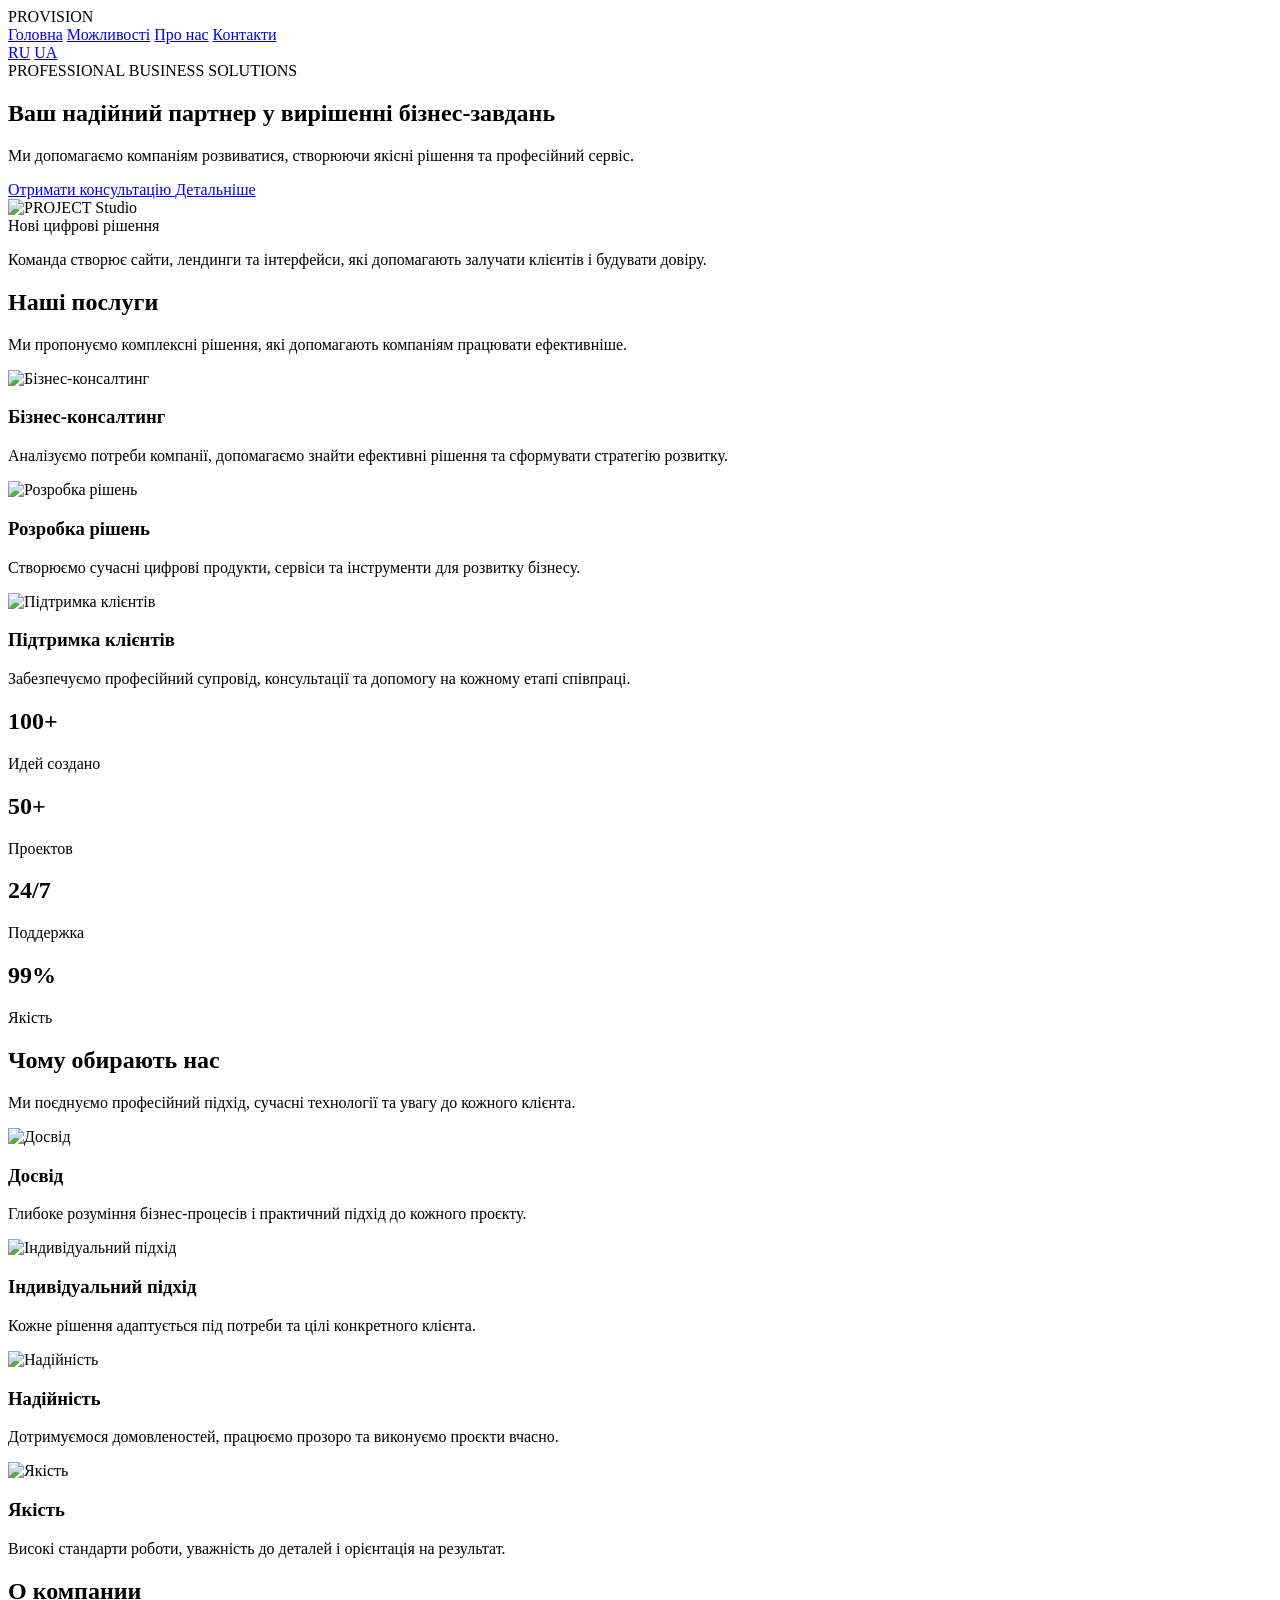
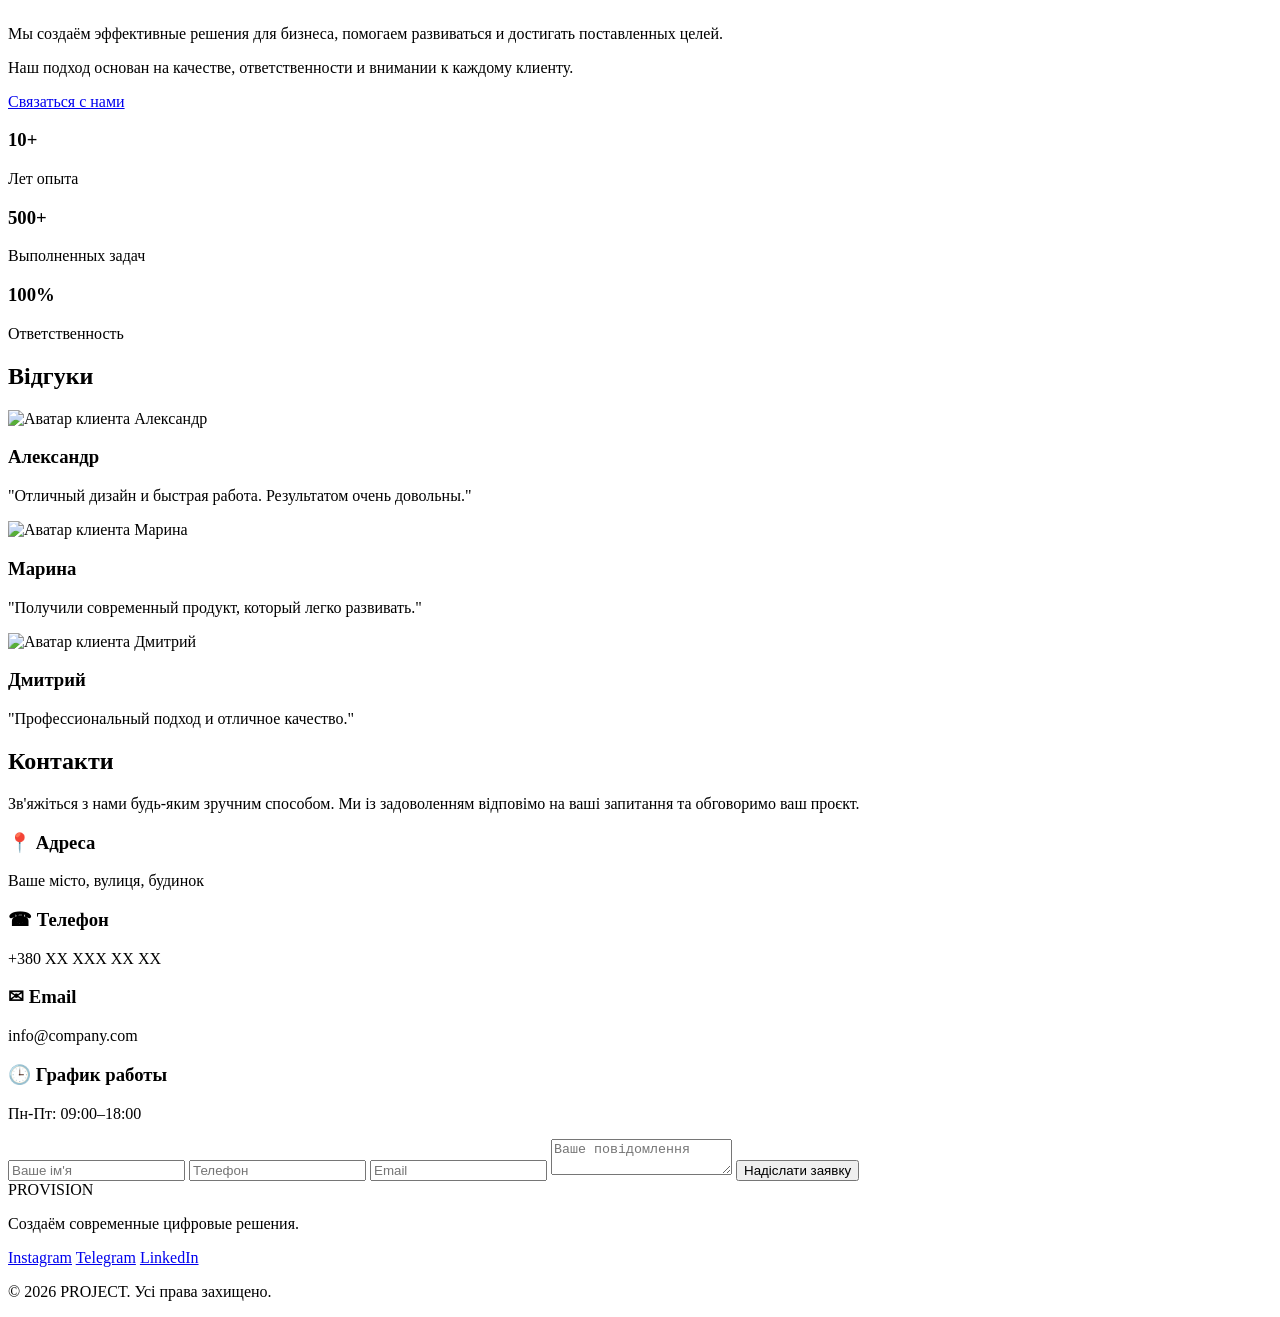
==== commit 47742b53: "Use relative resource paths for GitHub Pages project site" ====
--- a/ua/index.html
+++ b/ua/index.html
@@ -9,11 +9,11 @@
     <title>PROVISION — професійні рішення для бізнесу</title>
     <meta name="description" content="PROVISION — компанія, що надає сучасні рішення для бізнесу. Консалтинг, розробка та супровід проєктів.">
     <meta name="keywords" content="бізнес, послуги, консалтинг, рішення, компанія">
-    <link rel="alternate" hreflang="ru" href="/index.html">
-    <link rel="alternate" hreflang="uk" href="/ua/index.html">
+    <link rel="alternate" hreflang="ru" href="index.html">
+    <link rel="alternate" hreflang="uk" href="ua/index.html">
     <meta name="author" content="PROVISION">
-    <link rel="icon" href="/assets/favicon/favicon.ico">
-    <link rel="stylesheet" href="/style.css">
+    <link rel="icon" href="assets/favicon/favicon.ico">
+    <link rel="stylesheet" href="style.css">
 
 </head>
 
@@ -95,7 +95,7 @@
 
 <div class="hero-image">
     <div class="hero-visual">
-        <img src="/images/logo.svg" alt="PROJECT Studio" class="hero-brand">
+        <img src="images/logo.svg" alt="PROJECT Studio" class="hero-brand">
         <div class="hero-panel">
             <span>Нові цифрові рішення</span>
             <p>Команда створює сайти, лендинги та інтерфейси, які допомагають залучати клієнтів і будувати довіру.</p>
@@ -130,7 +130,7 @@
 <div class="card">
 
 <div class="icon">
-<img src="/assets/icons/business.svg" alt="Бізнес-консалтинг">
+<img src="assets/icons/business.svg" alt="Бізнес-консалтинг">
 </div>
 
 <h3>
@@ -148,7 +148,7 @@
 <div class="card">
 
 <div class="icon">
-<img src="/assets/icons/solution.svg" alt="Розробка рішень">
+<img src="assets/icons/solution.svg" alt="Розробка рішень">
 </div>
 
 <h3>
@@ -166,7 +166,7 @@
 <div class="card">
 
 <div class="icon">
-<img src="/assets/icons/support.svg" alt="Підтримка клієнтів">
+<img src="assets/icons/support.svg" alt="Підтримка клієнтів">
 </div>
 
 <h3>
@@ -251,7 +251,7 @@
 
 <div class="icon">
 
-<img src="/assets/icons/experience.svg" alt="Досвід">
+<img src="assets/icons/experience.svg" alt="Досвід">
 
 </div>
 
@@ -273,7 +273,7 @@
 
 <div class="icon">
 
-<img src="/assets/icons/individual.svg" alt="Індивідуальний підхід">
+<img src="assets/icons/individual.svg" alt="Індивідуальний підхід">
 
 </div>
 
@@ -295,7 +295,7 @@
 
 <div class="icon">
 
-<img src="/assets/icons/reliability.svg" alt="Надійність">
+<img src="assets/icons/reliability.svg" alt="Надійність">
 
 </div>
 
@@ -317,7 +317,7 @@
 
 <div class="icon">
 
-<img src="/assets/icons/quality.svg" alt="Якість">
+<img src="assets/icons/quality.svg" alt="Якість">
 
 </div>
 
@@ -444,7 +444,7 @@
 <div class="card">
 
 <div class="avatar avatar-client avatar-client-1">
-    <img src="/images/avatar-1.svg" alt="Аватар клиента Александр">
+    <img src="images/avatar-1.svg" alt="Аватар клиента Александр">
 </div>
 
 <h3>
@@ -463,7 +463,7 @@
 <div class="card">
 
 <div class="avatar avatar-client avatar-client-2">
-    <img src="/images/avatar-2.svg" alt="Аватар клиента Марина">
+    <img src="images/avatar-2.svg" alt="Аватар клиента Марина">
 </div>
 
 <h3>
@@ -482,7 +482,7 @@
 <div class="card">
 
 <div class="avatar avatar-client avatar-client-3">
-    <img src="/images/avatar-3.svg" alt="Аватар клиента Дмитрий">
+    <img src="images/avatar-3.svg" alt="Аватар клиента Дмитрий">
 </div>
 
 <h3>
@@ -667,7 +667,7 @@
 
 
 
-<script src="/script.js"></script>
+<script src="script.js"></script>
 
 
 </body>
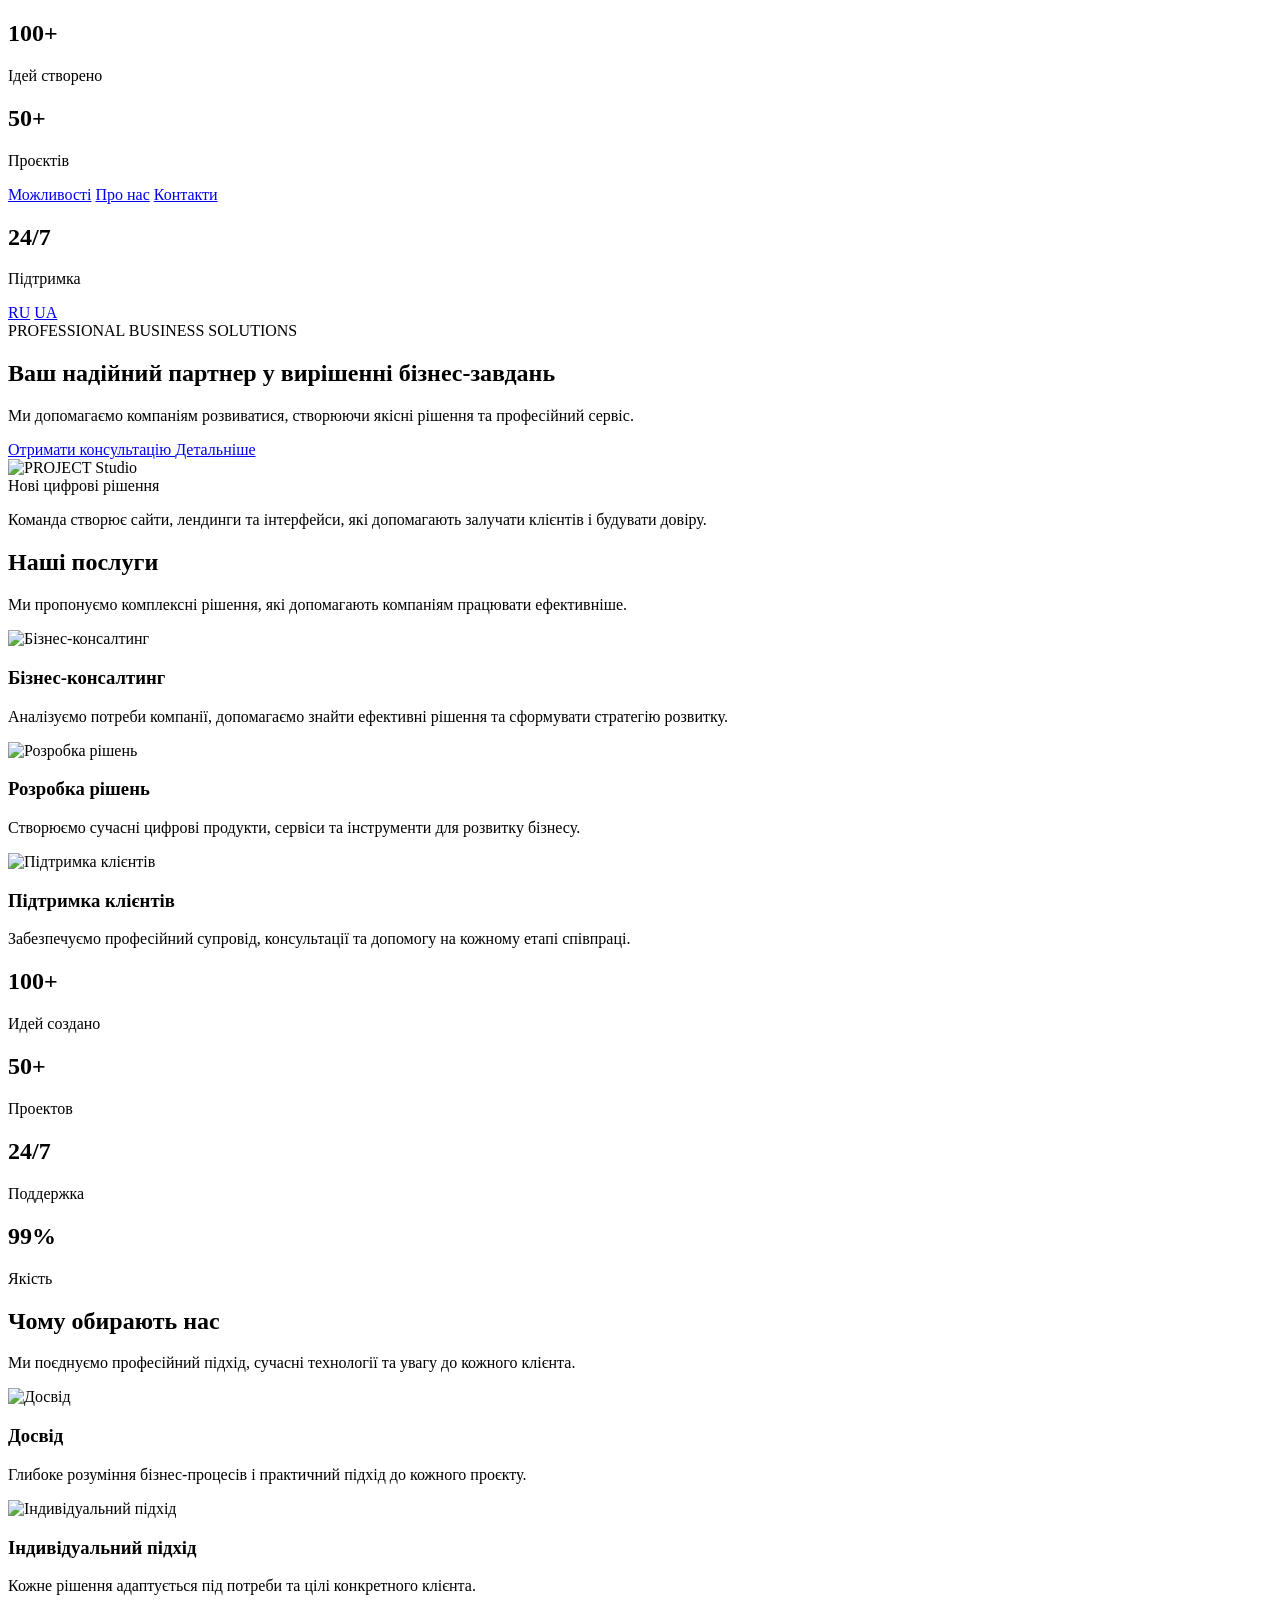
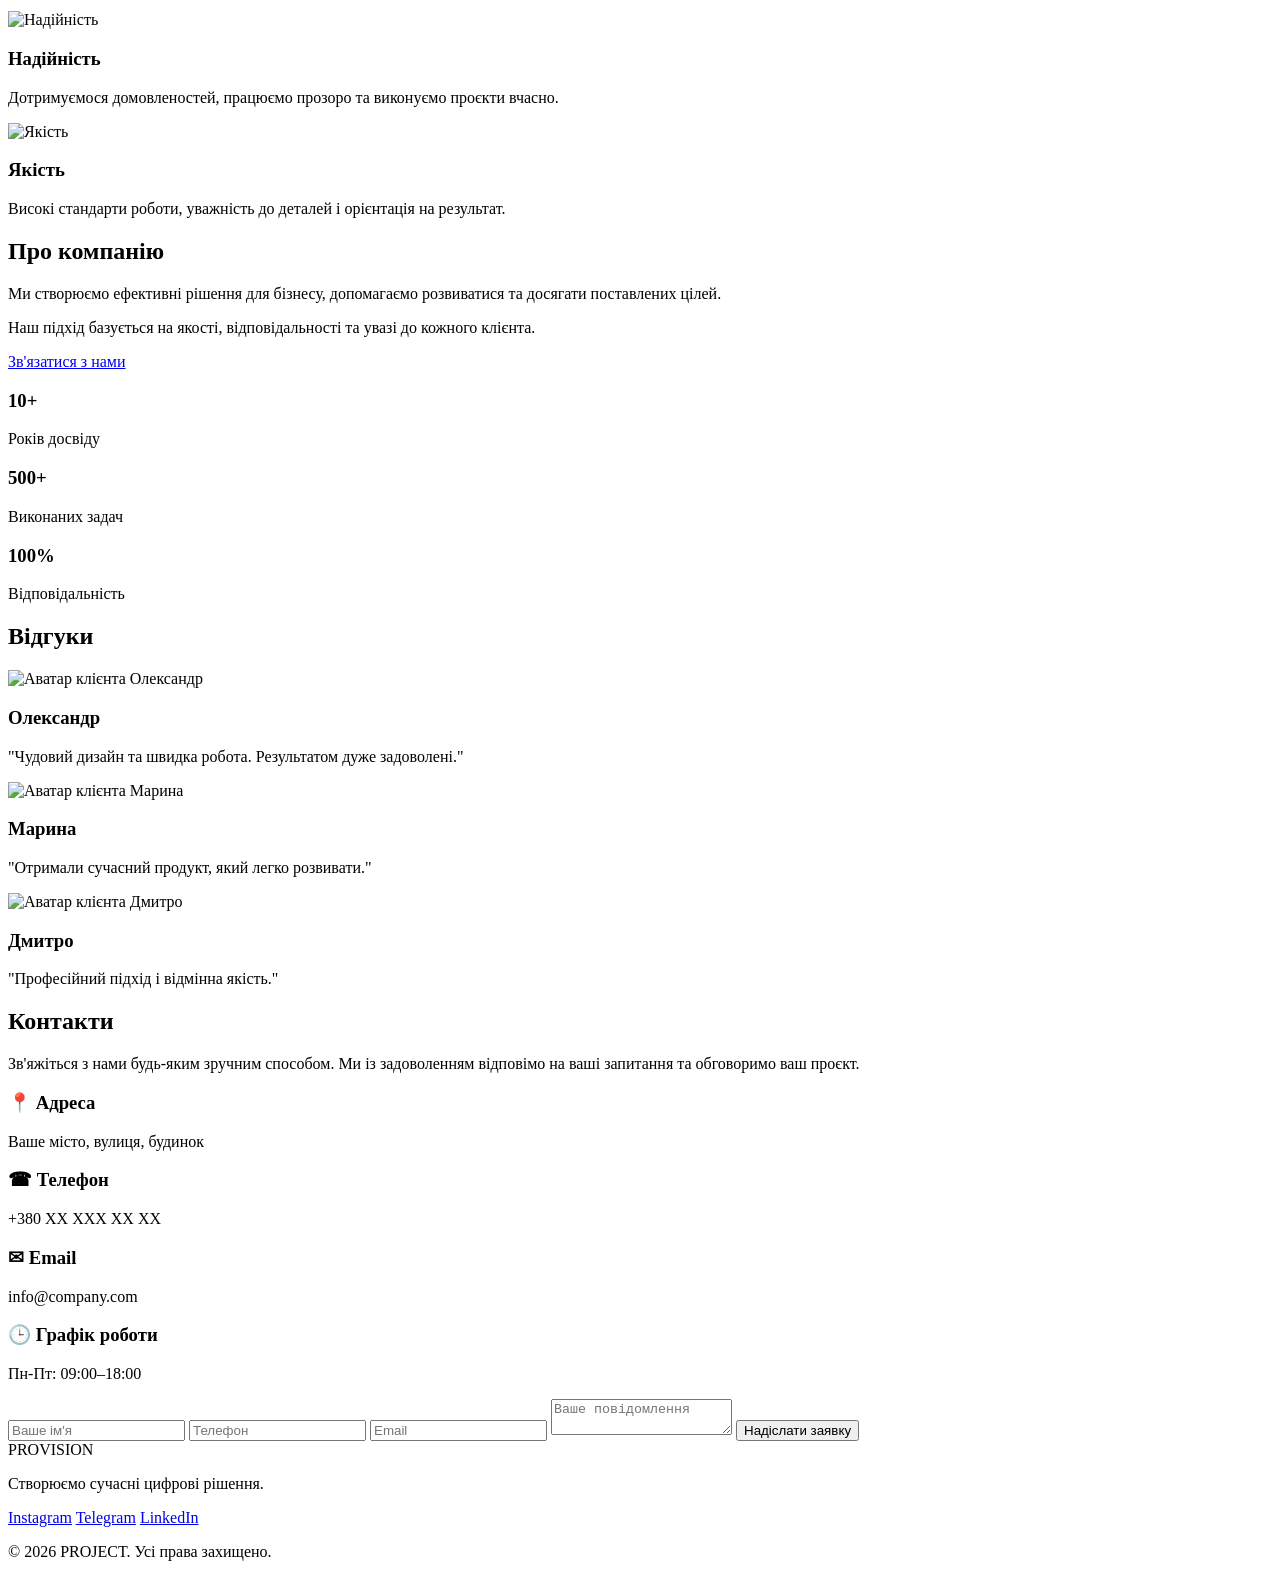
==== commit 8594a046: "Fix UA page: remove mixed Russian text, translate reviews/footer/contact labels" ====
--- a/ua/index.html
+++ b/ua/index.html
@@ -26,18 +26,18 @@
 <div class="container">
 
 <div class="logo">
-<span>PRO</span>VISION
-</div>
+            <h2>100+</h2>
+            <p>Ідей створено</p>
 
 
 <nav>
-
-<a href="#home">Головна</a>
+            <h2>50+</h2>
+            <p>Проєктів</p>
 <a href="#services">Можливості</a>
 <a href="#about">Про нас</a>
 <a href="#contact">Контакти</a>
-
-<div class="lang-switch">
+            <h2>24/7</h2>
+            <p>Підтримка</p>
     <a href="index.html" class="active">RU</a>
     <a href="ua/index.html">UA</a>
 </div>
@@ -351,24 +351,24 @@
 <div class="about-text">
 
 <h2>
-О компании
+Про компанію
 </h2>
 
 
 <p>
-Мы создаём эффективные решения для бизнеса,
-помогаем развиваться и достигать поставленных целей.
-</p>
-
-
-<p>
-Наш подход основан на качестве,
-ответственности и внимании к каждому клиенту.
+Ми створюємо ефективні рішення для бізнесу,
+допомагаємо розвиватися та досягати поставлених цілей.
+</p>
+
+
+<p>
+Наш підхід базується на якості,
+відповідальності та увазі до кожного клієнта.
 </p>
 
 
 <a href="#contact" class="btn">
-Связаться с нами
+Зв'язатися з нами
 </a>
 
 </div>
@@ -385,7 +385,7 @@
 </h3>
 
 <p>
-Лет опыта
+Років досвіду
 </p>
 
 </div>
@@ -399,7 +399,7 @@
 </h3>
 
 <p>
-Выполненных задач
+Виконаних задач
 </p>
 
 </div>
@@ -413,7 +413,7 @@
 </h3>
 
 <p>
-Ответственность
+Відповідальність
 </p>
 
 </div>
@@ -444,16 +444,16 @@
 <div class="card">
 
 <div class="avatar avatar-client avatar-client-1">
-    <img src="images/avatar-1.svg" alt="Аватар клиента Александр">
-</div>
-
-<h3>
-Александр
-</h3>
-
-<p>
-"Отличный дизайн и быстрая работа.
-Результатом очень довольны."
+    <img src="images/avatar-1.svg" alt="Аватар клієнта Олександр">
+</div>
+
+<h3>
+Олександр
+</h3>
+
+<p>
+"Чудовий дизайн та швидка робота.
+Результатом дуже задоволені."
 </p>
 
 </div>
@@ -463,7 +463,7 @@
 <div class="card">
 
 <div class="avatar avatar-client avatar-client-2">
-    <img src="images/avatar-2.svg" alt="Аватар клиента Марина">
+    <img src="images/avatar-2.svg" alt="Аватар клієнта Марина">
 </div>
 
 <h3>
@@ -471,8 +471,8 @@
 </h3>
 
 <p>
-"Получили современный продукт,
-который легко развивать."
+"Отримали сучасний продукт,
+який легко розвивати."
 </p>
 
 </div>
@@ -482,16 +482,16 @@
 <div class="card">
 
 <div class="avatar avatar-client avatar-client-3">
-    <img src="images/avatar-3.svg" alt="Аватар клиента Дмитрий">
-</div>
-
-<h3>
-Дмитрий
-</h3>
-
-<p>
-"Профессиональный подход
-и отличное качество."
+    <img src="images/avatar-3.svg" alt="Аватар клієнта Дмитро">
+</div>
+
+<h3>
+Дмитро
+</h3>
+
+<p>
+"Професійний підхід
+і відмінна якість."
 </p>
 
 </div>
@@ -572,7 +572,7 @@
 <div class="contact-item">
 
 <h3>
-🕒 График работы
+🕒 Графік роботи
 </h3>
 
 <p>
@@ -643,7 +643,7 @@
 
 
 <p>
-Создаём современные цифровые решения.
+Створюємо сучасні цифрові рішення.
 </p>
 
 
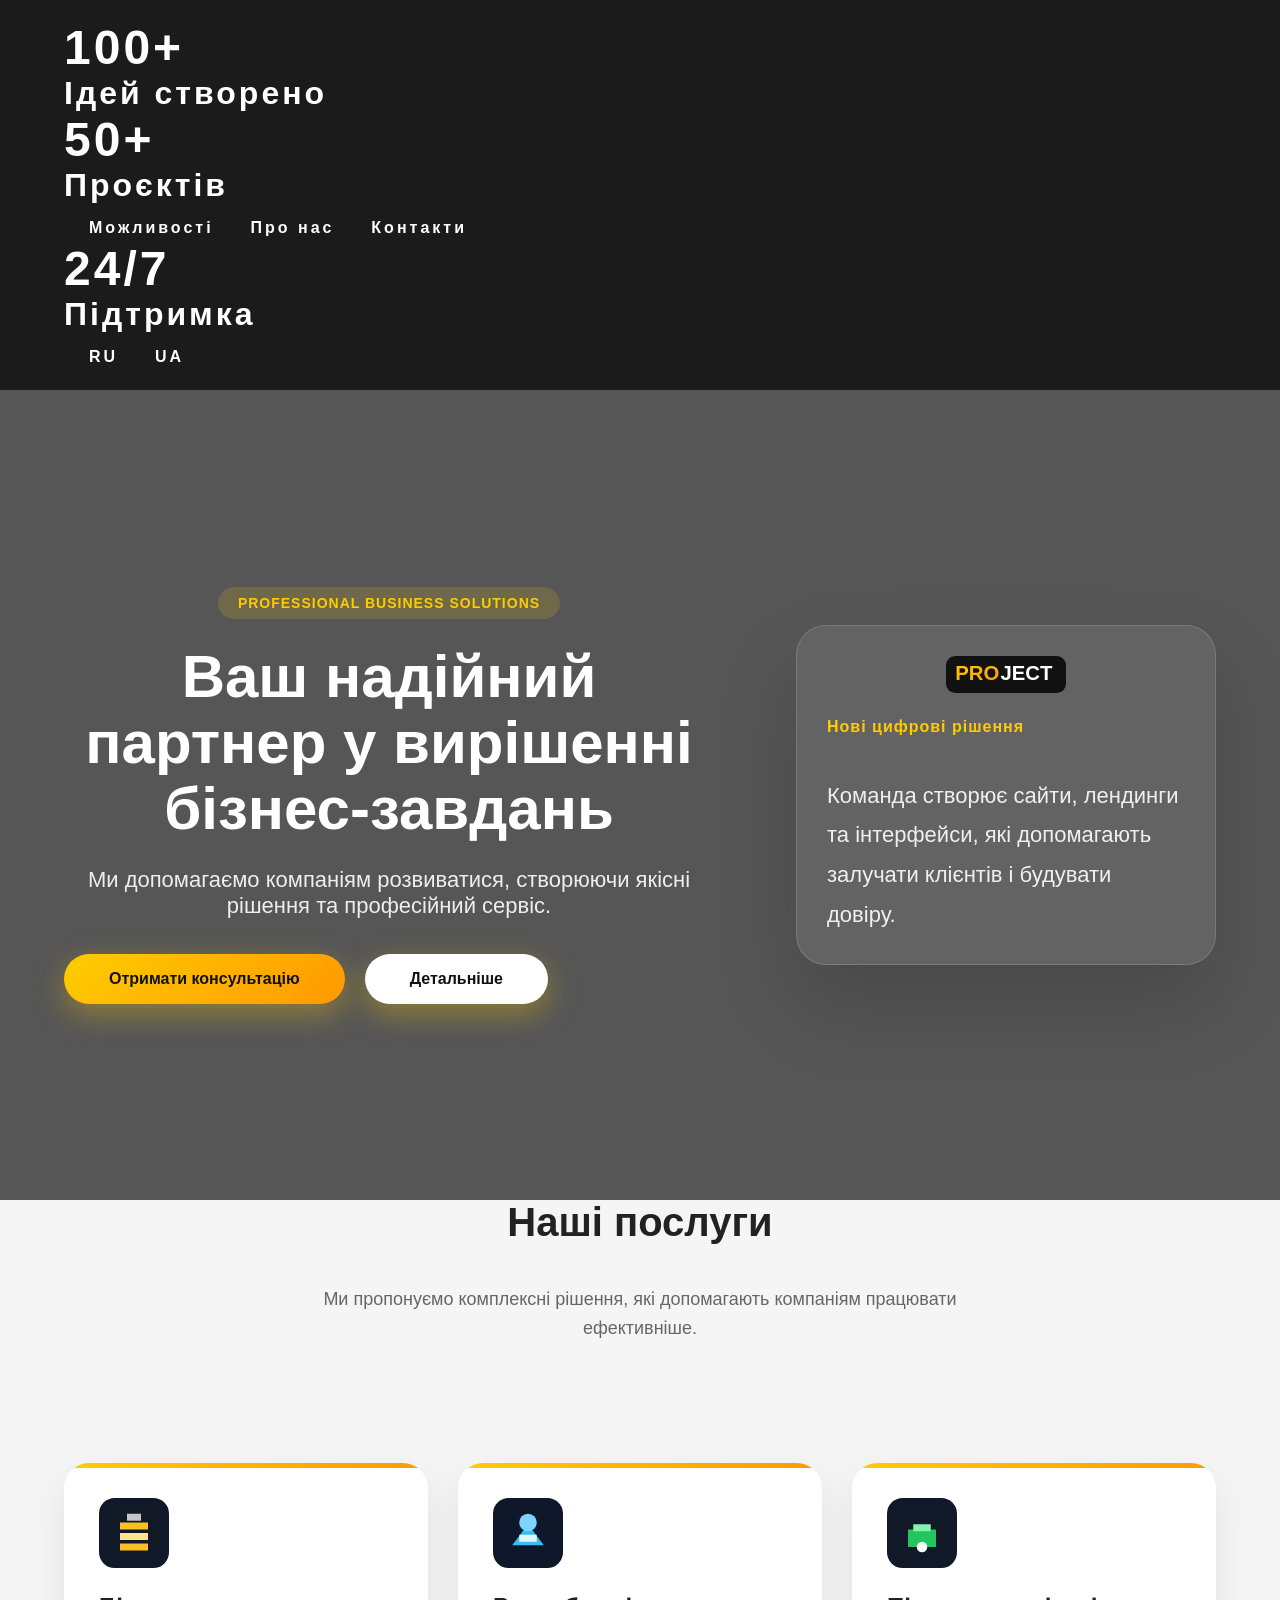
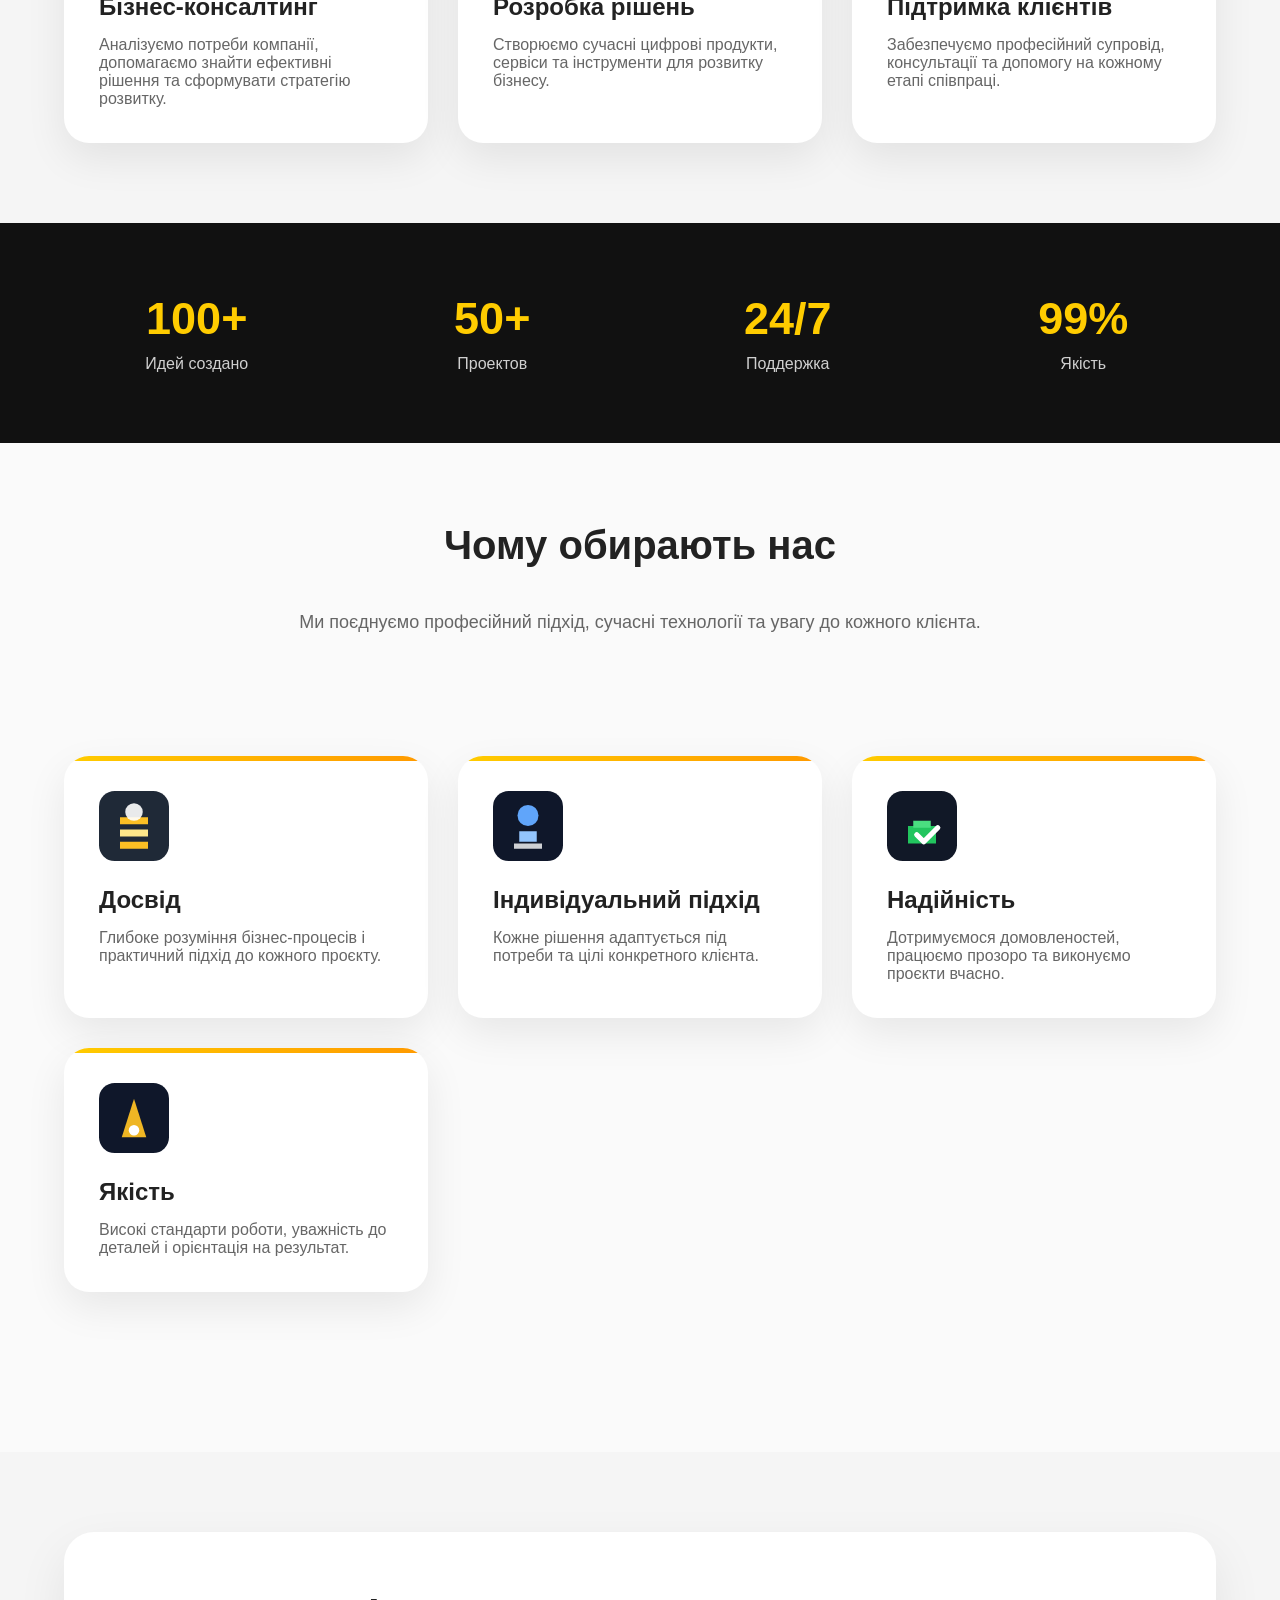
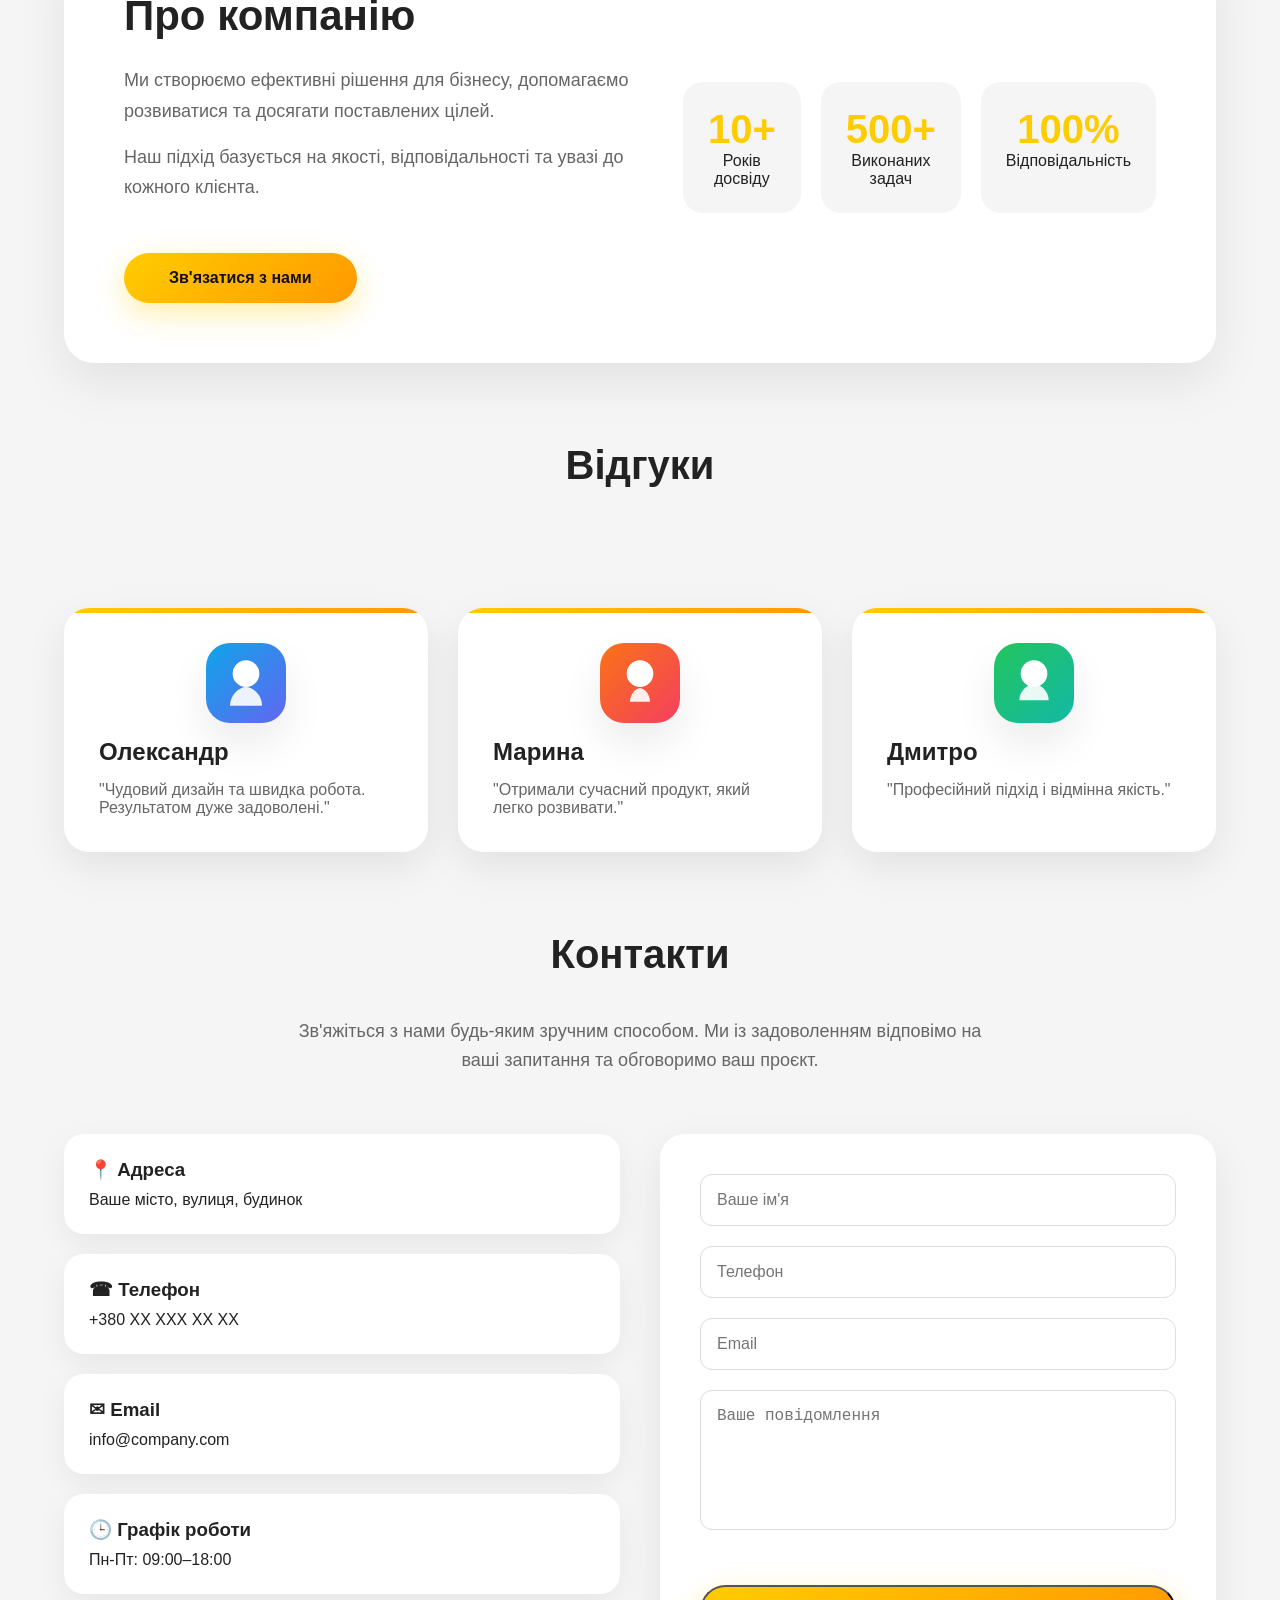
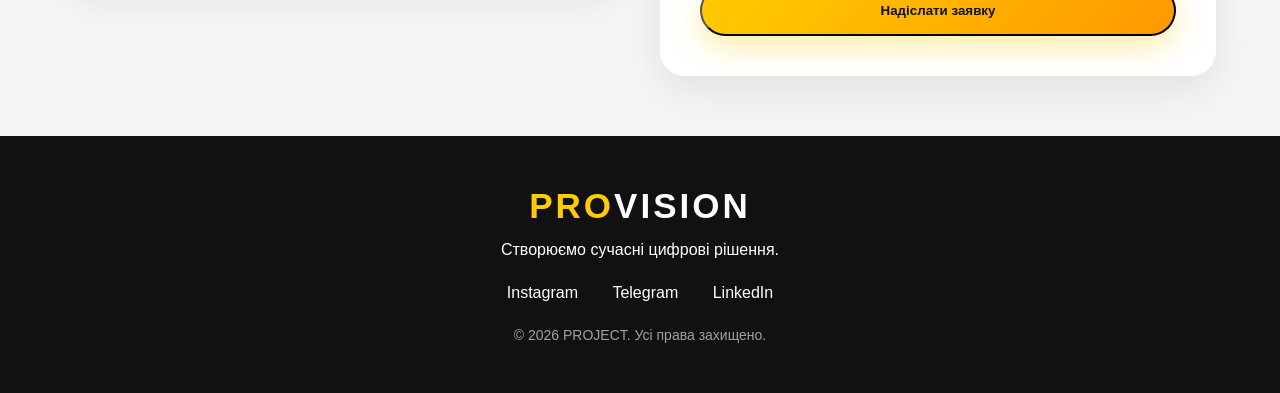
==== commit d9515efe: "Fix UA asset paths to load from project root" ====
--- a/ua/index.html
+++ b/ua/index.html
@@ -9,11 +9,11 @@
     <title>PROVISION — професійні рішення для бізнесу</title>
     <meta name="description" content="PROVISION — компанія, що надає сучасні рішення для бізнесу. Консалтинг, розробка та супровід проєктів.">
     <meta name="keywords" content="бізнес, послуги, консалтинг, рішення, компанія">
-    <link rel="alternate" hreflang="ru" href="index.html">
-    <link rel="alternate" hreflang="uk" href="ua/index.html">
+    <link rel="alternate" hreflang="ru" href="../index.html">
+    <link rel="alternate" hreflang="uk" href="index.html">
     <meta name="author" content="PROVISION">
-    <link rel="icon" href="assets/favicon/favicon.ico">
-    <link rel="stylesheet" href="style.css">
+    <link rel="icon" href="../assets/favicon/favicon.ico">
+    <link rel="stylesheet" href="../style.css">
 
 </head>
 
@@ -95,7 +95,7 @@
 
 <div class="hero-image">
     <div class="hero-visual">
-        <img src="images/logo.svg" alt="PROJECT Studio" class="hero-brand">
+        <img src="../images/logo.svg" alt="PROJECT Studio" class="hero-brand">
         <div class="hero-panel">
             <span>Нові цифрові рішення</span>
             <p>Команда створює сайти, лендинги та інтерфейси, які допомагають залучати клієнтів і будувати довіру.</p>
@@ -130,7 +130,7 @@
 <div class="card">
 
 <div class="icon">
-<img src="assets/icons/business.svg" alt="Бізнес-консалтинг">
+<img src="../assets/icons/business.svg" alt="Бізнес-консалтинг">
 </div>
 
 <h3>
@@ -148,7 +148,7 @@
 <div class="card">
 
 <div class="icon">
-<img src="assets/icons/solution.svg" alt="Розробка рішень">
+<img src="../assets/icons/solution.svg" alt="Розробка рішень">
 </div>
 
 <h3>
@@ -166,7 +166,7 @@
 <div class="card">
 
 <div class="icon">
-<img src="assets/icons/support.svg" alt="Підтримка клієнтів">
+<img src="../assets/icons/support.svg" alt="Підтримка клієнтів">
 </div>
 
 <h3>
@@ -251,7 +251,7 @@
 
 <div class="icon">
 
-<img src="assets/icons/experience.svg" alt="Досвід">
+<img src="../assets/icons/experience.svg" alt="Досвід">
 
 </div>
 
@@ -273,7 +273,7 @@
 
 <div class="icon">
 
-<img src="assets/icons/individual.svg" alt="Індивідуальний підхід">
+<img src="../assets/icons/individual.svg" alt="Індивідуальний підхід">
 
 </div>
 
@@ -295,7 +295,7 @@
 
 <div class="icon">
 
-<img src="assets/icons/reliability.svg" alt="Надійність">
+<img src="../assets/icons/reliability.svg" alt="Надійність">
 
 </div>
 
@@ -317,7 +317,7 @@
 
 <div class="icon">
 
-<img src="assets/icons/quality.svg" alt="Якість">
+<img src="../assets/icons/quality.svg" alt="Якість">
 
 </div>
 
@@ -444,7 +444,7 @@
 <div class="card">
 
 <div class="avatar avatar-client avatar-client-1">
-    <img src="images/avatar-1.svg" alt="Аватар клієнта Олександр">
+    <img src="../images/avatar-1.svg" alt="Аватар клієнта Олександр">
 </div>
 
 <h3>
@@ -463,7 +463,7 @@
 <div class="card">
 
 <div class="avatar avatar-client avatar-client-2">
-    <img src="images/avatar-2.svg" alt="Аватар клієнта Марина">
+    <img src="../images/avatar-2.svg" alt="Аватар клієнта Марина">
 </div>
 
 <h3>
@@ -482,7 +482,7 @@
 <div class="card">
 
 <div class="avatar avatar-client avatar-client-3">
-    <img src="images/avatar-3.svg" alt="Аватар клієнта Дмитро">
+    <img src="../images/avatar-3.svg" alt="Аватар клієнта Дмитро">
 </div>
 
 <h3>
--- a/style.css
+++ b/style.css
@@ -0,0 +1,964 @@
+* {
+    margin: 0;
+    padding: 0;
+    box-sizing: border-box;
+}
+
+html {
+    scroll-behavior: smooth;
+}
+
+body {
+    font-family: "Segoe UI", Arial, sans-serif;
+    background: #f5f5f5;
+    color: #222;
+}
+
+:root {
+    --primary:#ffcc00;
+    --dark:#111111;
+    --light:#f7f7f7;
+    --text:#333333;
+}
+
+.container {
+    width: 90%;
+    max-width: 1200px;
+    margin: auto;
+}
+
+
+/* HEADER */
+
+header {
+    position: sticky;
+    top: 0;
+    z-index: 1000;
+    background: rgba(15,15,15,0.95);
+    backdrop-filter: blur(10px);
+    padding: 20px 0;
+}
+
+header .container {
+    display: flex;
+    justify-content: space-between;
+    align-items: center;
+}
+
+.logo span {
+    color:var(--primary);
+}
+
+.logo {
+    color: white;
+    font-size:32px;
+    font-weight:900;
+    letter-spacing:3px;
+}
+
+.hero-image {
+    display:flex;
+    justify-content:center;
+    align-items:center;
+}
+
+.hero-visual {
+    width:100%;
+    max-width:420px;
+    padding:30px;
+    background:rgba(255,255,255,0.08);
+    border:1px solid rgba(255,255,255,0.15);
+    border-radius:30px;
+    box-shadow:0 40px 80px rgba(0,0,0,0.15);
+}
+
+.hero-brand {
+    width:120px;
+    display:block;
+    margin:0 auto 25px;
+}
+
+.hero-panel {
+    text-align:left;
+}
+
+.hero-panel span {
+    display:inline-block;
+    color:var(--primary);
+    letter-spacing:1px;
+    font-weight:700;
+    margin-bottom:15px;
+}
+
+.hero-panel p {
+    font-size:18px;
+    line-height:1.8;
+    opacity:.9;
+}
+
+nav a {
+    color: white;
+    text-decoration: none;
+    margin-left: 25px;
+    font-size: 16px;
+    transition: .3s;
+}
+
+nav a:hover {
+    color: var(--primary);
+}
+
+.lang-switch {
+    display: flex;
+    gap: 12px;
+    align-items: center;
+}
+
+.lang-switch a {
+    text-decoration: none;
+    color: white;
+    font-weight: 600;
+    transition: color .3s;
+}
+
+.lang-switch a:hover,
+.lang-switch a.active {
+    color: var(--primary);
+}
+
+
+/* HERO */
+
+.hero {
+    min-height: 90vh;
+    display:flex;
+    align-items:center;
+    text-align:center;
+    color:white;
+    background:
+    linear-gradient(
+        rgba(0,0,0,.65),
+        rgba(0,0,0,.65)
+    ),
+    url("https://images.unsplash.com/photo-1516321318423-f06f85e504b3")
+    center/cover no-repeat;
+}
+
+
+.hero h1 {
+    font-size: 60px;
+    margin-bottom: 20px;
+}
+
+.hero p {
+    font-size: 22px;
+    opacity: .9;
+}
+
+
+.btn {
+    display:inline-block;
+    margin-top:35px;
+    padding:16px 45px;
+    background:
+    linear-gradient(
+        135deg,
+        var(--primary),
+        #ff9900
+    );
+    color:#111;
+    border-radius:50px;
+    text-decoration:none;
+    font-weight:800;
+    box-shadow:
+    0 10px 30px rgba(255,204,0,.35);
+    transition:.3s;
+}
+
+.btn:hover {
+    transform:
+    translateY(-5px)
+    scale(1.05);
+}
+
+
+/* CARDS */
+
+.cards {
+    display: grid;
+    grid-template-columns:
+    repeat(auto-fit,minmax(280px,1fr));
+
+    gap: 30px;
+    padding: 80px 0;
+}
+
+
+.card {
+
+    background:white;
+    padding:35px;
+    border-radius:25px;
+
+    box-shadow:
+    0 15px 40px rgba(0,0,0,.08);
+
+    transition:.4s;
+}
+
+
+.card:hover {
+
+    transform:
+    translateY(-10px);
+
+}
+
+
+.card h3 {
+
+    font-size:24px;
+    margin-bottom:15px;
+
+}
+
+
+.card p {
+
+    color:#666;
+
+}
+
+
+
+/* FOOTER */
+
+footer {
+
+    background:#111;
+    color:white;
+    text-align:center;
+    padding:30px;
+
+}
+
+
+/* MOBILE */
+
+@media(max-width:700px){
+
+header .container{
+
+flex-direction:column;
+
+}
+
+
+nav{
+
+margin-top:15px;
+
+}
+
+
+.hero h1{
+
+font-size:40px;
+
+}
+
+}
+
+.icon {
+    width:70px;
+    height:70px;
+    margin-bottom:25px;
+}
+
+.icon img {
+    width:100%;
+    height:100%;
+    object-fit:contain;
+}
+
+.hero-content {
+    display:flex;
+    align-items:center;
+    justify-content:space-between;
+    gap:50px;
+}
+
+
+.hero-text {
+
+max-width:650px;
+
+}
+
+
+.hero h1 {
+
+font-size:60px;
+
+line-height:1.1;
+
+}
+
+
+.hero p {
+
+margin-top:25px;
+
+font-size:22px;
+
+}
+
+
+.hero-buttons {
+
+display:flex;
+
+gap:20px;
+
+flex-wrap:wrap;
+
+}
+
+
+.btn.secondary {
+
+background:white;
+
+color:#111;
+
+}
+
+
+.hero-image {
+
+display:flex;
+
+justify-content:center;
+
+align-items:center;
+
+}
+
+
+.circle {
+
+width:280px;
+
+height:280px;
+
+border-radius:50%;
+
+display:flex;
+
+align-items:center;
+
+justify-content:center;
+
+font-size:100px;
+
+background:
+
+linear-gradient(
+135deg,
+var(--primary),
+#ff9900
+);
+
+box-shadow:
+
+0 20px 60px rgba(255,204,0,.35);
+
+animation:
+
+float 3s infinite ease-in-out;
+
+}
+
+
+@keyframes float {
+
+0%,100% {
+
+transform:translateY(0);
+
+}
+
+
+50% {
+
+transform:translateY(-20px);
+
+}
+
+}
+
+
+@media(max-width:800px){
+
+.hero-content{
+
+flex-direction:column;
+
+text-align:center;
+
+}
+
+
+.hero h1{
+
+font-size:40px;
+
+}
+
+}
+
+
+.card {
+
+    position:relative;
+
+    overflow:hidden;
+
+}
+
+
+.card::before {
+
+    content:"";
+
+    position:absolute;
+
+    top:0;
+    left:0;
+
+    width:100%;
+    height:5px;
+
+    background:
+    linear-gradient(
+        90deg,
+        var(--primary),
+        #ff9900
+    );
+
+}
+
+
+.section-title {
+
+    text-align:center;
+
+    font-size:40px;
+
+    margin-bottom:40px;
+
+}
+
+
+/* STATS */
+
+.stats {
+
+    background:#111;
+
+    color:white;
+
+    padding:70px 0;
+
+}
+
+
+.stats .container {
+
+    display:grid;
+
+    grid-template-columns:
+    repeat(auto-fit,minmax(180px,1fr));
+
+    gap:30px;
+
+    text-align:center;
+
+}
+
+
+.stat h2 {
+
+    font-size:45px;
+
+    color:var(--primary);
+
+}
+
+
+.stat p {
+
+    margin-top:10px;
+
+    opacity:.8;
+
+}
+
+
+.hidden {
+
+opacity:0;
+
+transform:translateY(40px);
+
+transition:.7s;
+
+}
+
+
+.show {
+
+opacity:1;
+
+transform:translateY(0);
+
+}
+
+
+.avatar {
+    width:80px;
+    height:80px;
+    margin:0 auto 15px;
+    border-radius:24px;
+    overflow:hidden;
+    box-shadow:0 20px 40px rgba(0,0,0,.08);
+}
+
+.avatar img {
+    width:100%;
+    height:100%;
+    object-fit:cover;
+}
+
+
+.contact-box {
+
+background:white;
+
+padding:50px;
+
+border-radius:30px;
+
+box-shadow:
+
+0 20px 50px rgba(0,0,0,.08);
+
+text-align:center;
+
+margin:80px 0;
+
+}
+
+
+.contact-box h2 {
+
+font-size:40px;
+
+margin-bottom:15px;
+
+}
+
+
+.contact-box form {
+
+display:flex;
+
+flex-direction:column;
+
+gap:20px;
+
+margin-top:30px;
+
+}
+
+
+.contact-box input,
+.contact-box textarea {
+
+
+padding:18px;
+
+border-radius:15px;
+
+border:1px solid #ddd;
+
+font-size:16px;
+
+}
+
+
+.contact-box textarea {
+
+height:150px;
+
+resize:none;
+
+}
+
+
+.contact-box button {
+
+border:none;
+
+cursor:pointer;
+
+}
+
+footer {
+
+background:#111;
+
+color:white;
+
+padding:50px 0;
+
+}
+
+
+.footer-content {
+
+text-align:center;
+
+}
+
+
+.footer-logo {
+
+font-size:35px;
+
+font-weight:900;
+
+letter-spacing:3px;
+
+margin-bottom:15px;
+
+}
+
+
+.footer-logo span {
+
+color:var(--primary);
+
+}
+
+
+.social {
+
+margin:25px 0;
+
+}
+
+
+.social a {
+
+color:white;
+
+text-decoration:none;
+
+margin:0 15px;
+
+transition:.3s;
+
+}
+
+
+.social a:hover {
+
+color:var(--primary);
+
+}
+
+
+.copyright {
+
+opacity:.6;
+
+font-size:14px;
+
+}
+
+.badge {
+    display:inline-block;
+    padding:8px 20px;
+    border-radius:30px;
+    background:rgba(255,204,0,.15);
+    color:var(--primary);
+    font-size:14px;
+    font-weight:700;
+    letter-spacing:1px;
+    margin-bottom:25px;
+}
+
+@media(max-width:600px){
+
+nav a {
+
+display:block;
+
+margin:10px 0;
+
+}
+
+.hero {
+
+padding:60px 0;
+
+}
+
+.hero p {
+
+font-size:18px;
+
+}
+
+.cards {
+
+padding:40px 0;
+
+}
+
+.contact-box {
+
+padding:30px 20px;
+
+}
+
+.section-title {
+
+font-size:32px;
+
+}
+
+}
+.about-box {
+
+display:flex;
+
+align-items:center;
+
+justify-content:space-between;
+
+gap:50px;
+
+background:white;
+
+padding:60px;
+
+border-radius:30px;
+
+box-shadow:
+
+0 20px 50px rgba(0,0,0,.08);
+
+margin:80px 0;
+
+}
+
+
+.about-text {
+
+max-width:600px;
+
+}
+
+
+.about-text h2 {
+
+font-size:42px;
+
+margin-bottom:25px;
+
+}
+
+
+.about-text p {
+
+font-size:18px;
+
+line-height:1.7;
+
+color:#666;
+
+margin-bottom:15px;
+
+}
+
+
+.about-features {
+
+display:grid;
+
+grid-template-columns:repeat(3,1fr);
+
+gap:20px;
+
+}
+
+
+.feature {
+
+text-align:center;
+
+padding:25px;
+
+background:#f5f5f5;
+
+border-radius:20px;
+
+}
+
+
+.feature h3 {
+
+font-size:40px;
+
+color:var(--primary);
+
+}
+
+
+@media(max-width:800px){
+
+.about-box{
+
+flex-direction:column;
+
+padding:30px;
+
+}
+
+
+.about-features{
+
+grid-template-columns:1fr;
+
+}
+
+}
+.section-description {
+
+text-align:center;
+
+max-width:700px;
+
+margin:0 auto 40px;
+
+color:#666;
+
+font-size:18px;
+
+line-height:1.6;
+
+}
+.advantages {
+
+background:#fafafa;
+
+padding:80px 0;
+
+}
+.contact-grid {
+
+display:grid;
+
+grid-template-columns:
+
+repeat(auto-fit,minmax(300px,1fr));
+
+gap:40px;
+
+margin:60px 0;
+
+}
+
+
+.contact-info {
+
+display:flex;
+
+flex-direction:column;
+
+gap:20px;
+
+}
+
+
+.contact-item {
+
+background:white;
+
+padding:25px;
+
+border-radius:20px;
+
+box-shadow:
+
+0 10px 30px rgba(0,0,0,.06);
+
+}
+
+
+.contact-item h3 {
+
+margin-bottom:10px;
+
+}
+
+
+.contact-form {
+
+background:white;
+
+padding:40px;
+
+border-radius:25px;
+
+box-shadow:
+
+0 15px 40px rgba(0,0,0,.08);
+
+}
+
+
+.contact-form form {
+
+display:flex;
+
+flex-direction:column;
+
+gap:20px;
+
+}
+
+
+.contact-form input,
+.contact-form textarea {
+
+padding:16px;
+
+border-radius:12px;
+
+border:1px solid #ddd;
+
+font-size:16px;
+
+}
+
+
+.contact-form textarea {
+
+height:140px;
+
+resize:none;
+
+}
